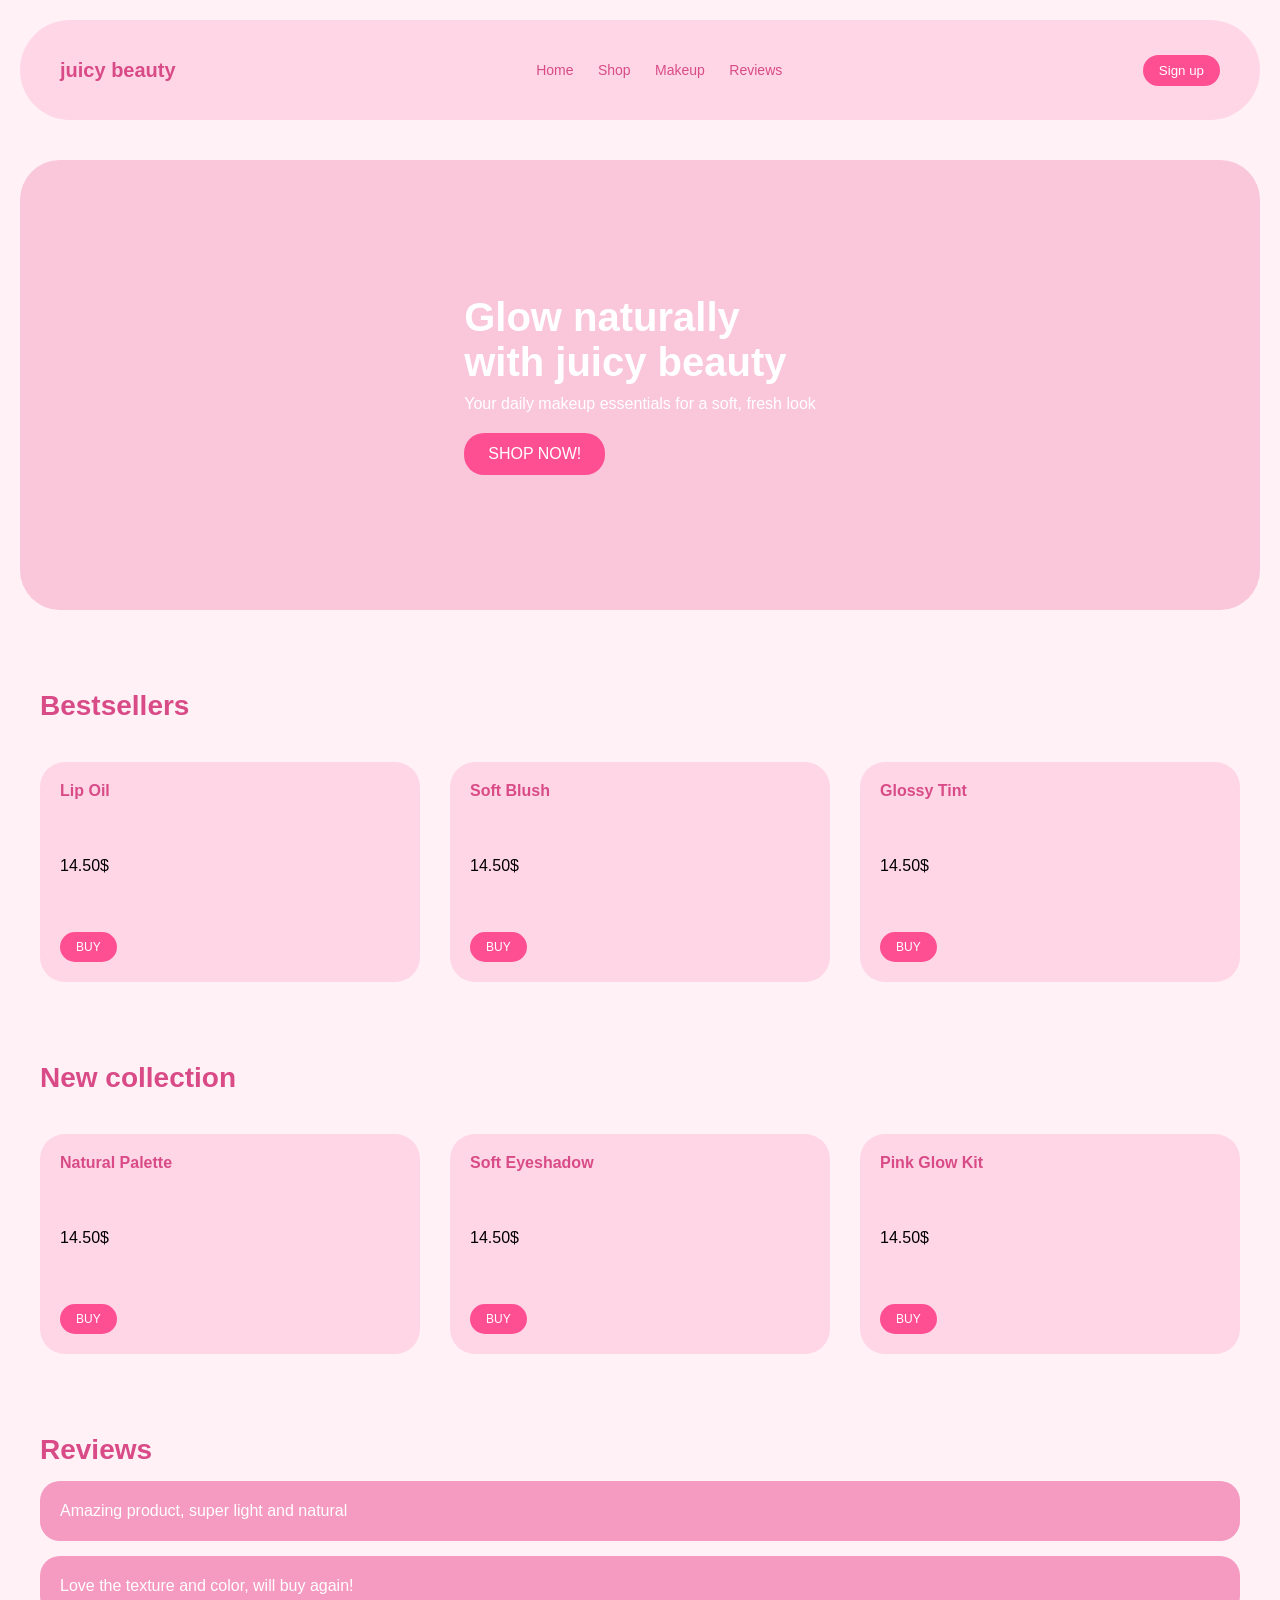
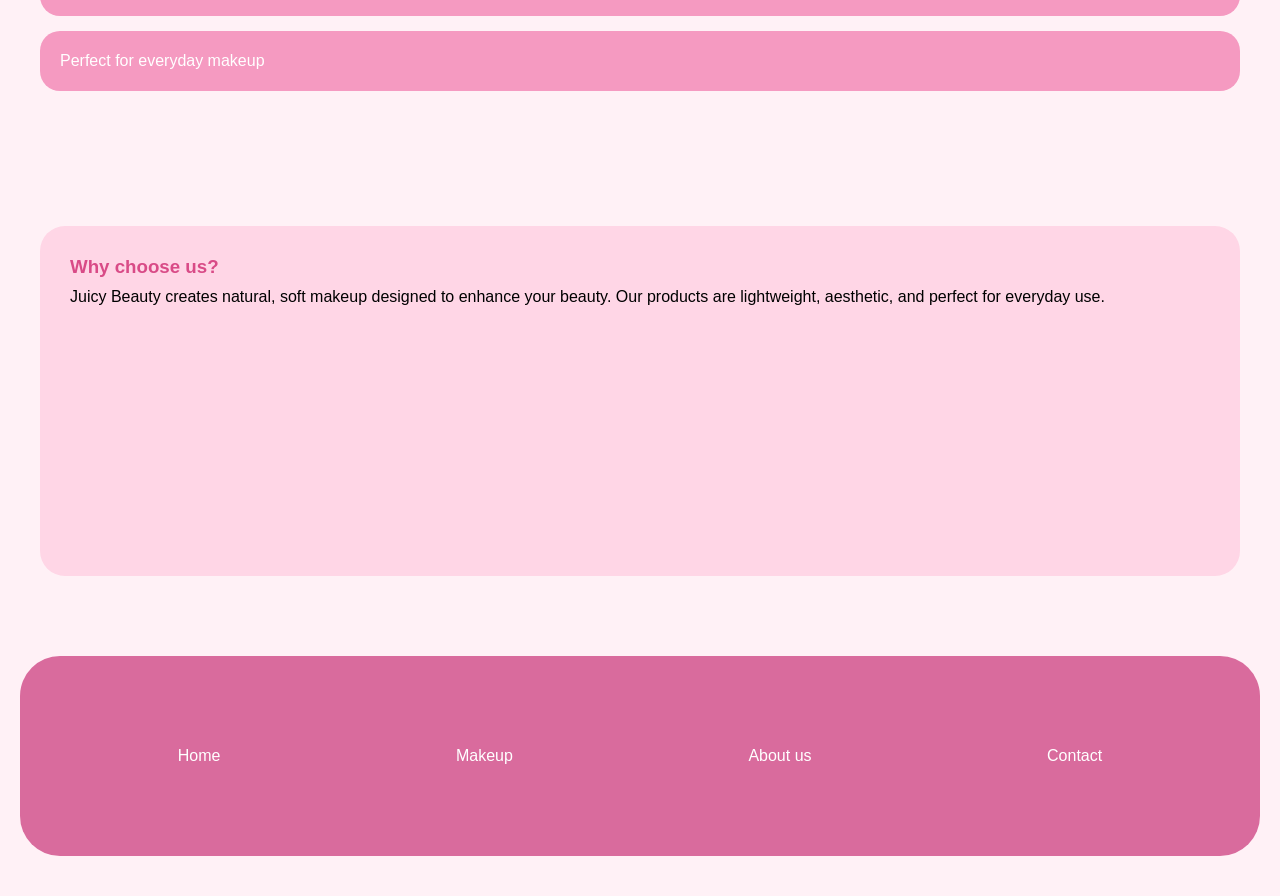
==== index.html @ 9d6c4363 "Update index.html" ====
<!DOCTYPE html>
<html lang="en">
<head>
<meta charset="UTF-8">
<meta name="viewport" content="width=device-width, initial-scale=1.0">
<title>juicy beauty</title>
<link rel="stylesheet" href="./style.css">
</head>

<body>

<header class="header">
  <div class="container header-inner">
    <div class="logo">juicy beauty</div>

    <nav class="nav">
      <a href="#">Home</a>
      <a href="#">Shop</a>
      <a href="#">Makeup</a>
      <a href="#">Reviews</a>
    </nav>

    <button class="btn">Sign up</button>
  </div>
</header>

<section class="hero">
  <div class="container hero-inner">
    <h1>Glow naturally<br>with juicy beauty</h1>
    <p>Your daily makeup essentials for a soft, fresh look</p>
    <button class="btn big">SHOP NOW!</button>
  </div>
</section>

<section class="bestsellers">
  <div class="container">
    <h2>Bestsellers</h2>

    <div class="cards">
      <div class="card">
        <p class="card-title">Lip Oil</p>
        <p class="price">14.50$</p>
        <button class="btn small">BUY</button>
      </div>

      <div class="card">
        <p class="card-title">Soft Blush</p>
        <p class="price">14.50$</p>
        <button class="btn small">BUY</button>
      </div>

      <div class="card">
        <p class="card-title">Glossy Tint</p>
        <p class="price">14.50$</p>
        <button class="btn small">BUY</button>
      </div>
    </div>
  </div>
</section>

<section class="collection">
  <div class="container">
    <h2>New collection</h2>

    <div class="cards">
      <div class="card">
        <p class="card-title">Natural Palette</p>
        <p class="price">14.50$</p>
        <button class="btn small">BUY</button>
      </div>

      <div class="card">
        <p class="card-title">Soft Eyeshadow</p>
        <p class="price">14.50$</p>
        <button class="btn small">BUY</button>
      </div>

      <div class="card">
        <p class="card-title">Pink Glow Kit</p>
        <p class="price">14.50$</p>
        <button class="btn small">BUY</button>
      </div>
    </div>
  </div>
</section>

<section class="reviews">
  <div class="container">
    <h2>Reviews</h2>

    <div class="review">Amazing product, super light and natural </div>
    <div class="review">Love the texture and color, will buy again!</div>
    <div class="review">Perfect for everyday makeup </div>
  </div>
</section>

<section class="about">
  <div class="container">
    <div class="about-box">
      <h3>Why choose us?</h3>
      <p>
        Juicy Beauty creates natural, soft makeup designed to enhance your beauty.
        Our products are lightweight, aesthetic, and perfect for everyday use.
      </p>
    </div>
  </div>
</section>

<footer class="footer">
  <div class="container footer-inner">
    <p>Home</p>
    <p>Makeup</p>
    <p>About us</p>
    <p>Contact</p>
  </div>
</footer>

</body>
</html>
---- style.css ----
*{
margin:0;
padding:0;
box-sizing:border-box;
}

body{
background:#FFF1F6;
font-family:sans-serif;
}

.container{
max-width:1440px;
margin:0 auto;
padding:40px;
}

.header{
height:100px;
background:#ffd6e6;
border-radius:78px;
margin:20px;
display:flex;
align-items:center;
}

.header-inner{
display:flex;
align-items:center;
justify-content:space-between;
width:100%;
}

.logo{
font-weight:700;
font-size:20px;
color:#d94b87;
}

.nav a{
margin:0 10px;
text-decoration:none;
color:#d94b87;
font-size:14px;
}

.hero{
height:450px;
background:#f9c6da;
margin:40px 20px;
border-radius:40px;
display:flex;
align-items:center;
}

.hero h1{
font-size:40px;
color:white;
margin-bottom:10px;
}

.hero p{
color:white;
margin-bottom:20px;
}


h2{
color:#d94b87;
font-size:28px;
}

.cards{
display:flex;
gap:30px;
margin-top:40px;
}

.card{
flex:1;
height:220px;
background:#ffd6e6;
border-radius:25px;
padding:20px;
display:flex;
flex-direction:column;
justify-content:space-between;
}

.card-title{
font-weight:600;
color:#d94b87;
}

.price{
margin:10px 0;
}

.btn{
background:#ff4f93;
color:white;
border:none;
padding:8px 16px;
border-radius:20px;
cursor:pointer;
}

.btn.big{
padding:12px 24px;
font-size:16px;
}

.btn.small{
align-self:flex-start;
font-size:12px;
}

.review{
height:60px;
background:#f59ac1;
border-radius:20px;
margin:15px 0;
display:flex;
align-items:center;
padding:0 20px;
color:white;
}

.about-box{
height:350px;
background:#ffd6e6;
border-radius:25px;
margin-top:40px;
padding:30px;
}

.about-box h3{
color:#d94b87;
margin-bottom:10px;
}

.footer{
height:200px;
background:#d96b9d;
border-radius:40px;
margin:40px 20px;
display:flex;
align-items:center;
}

.footer-inner{
display:flex;
justify-content:space-around;
width:100%;
color:white;
}
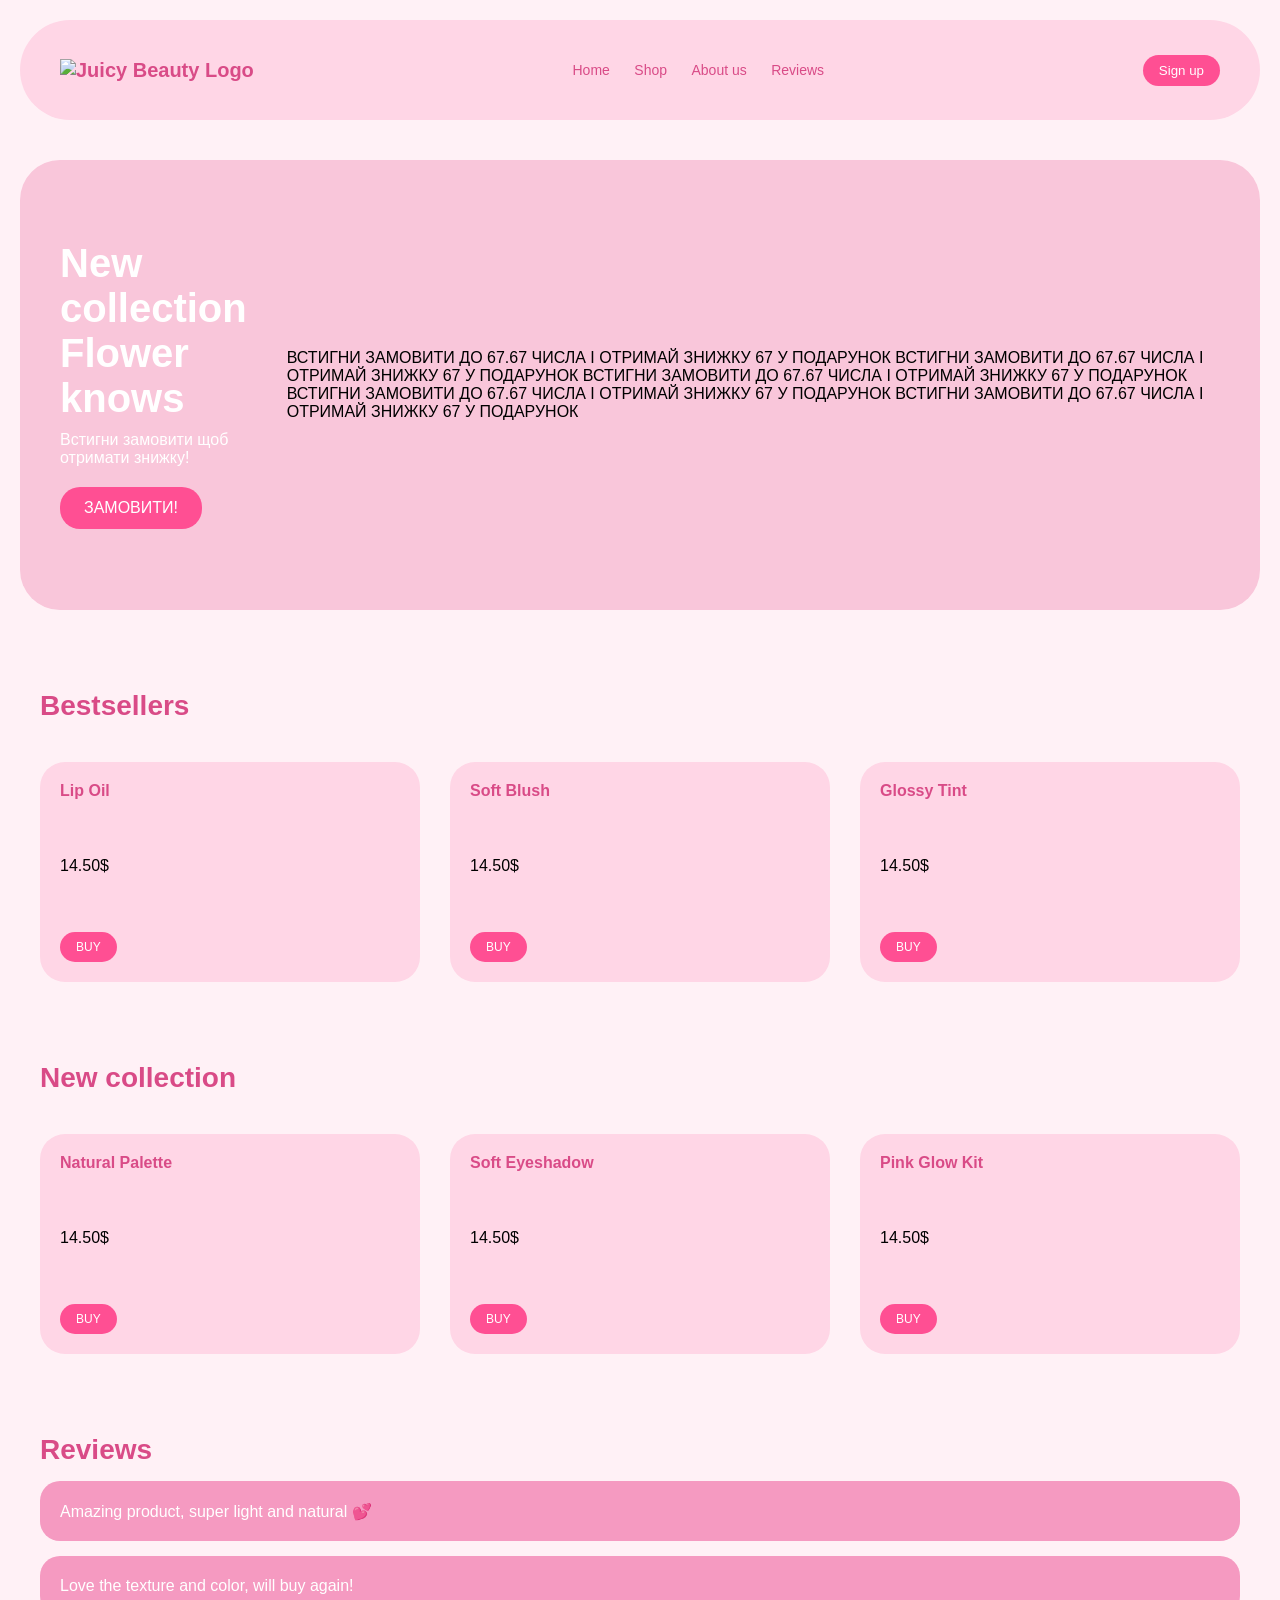
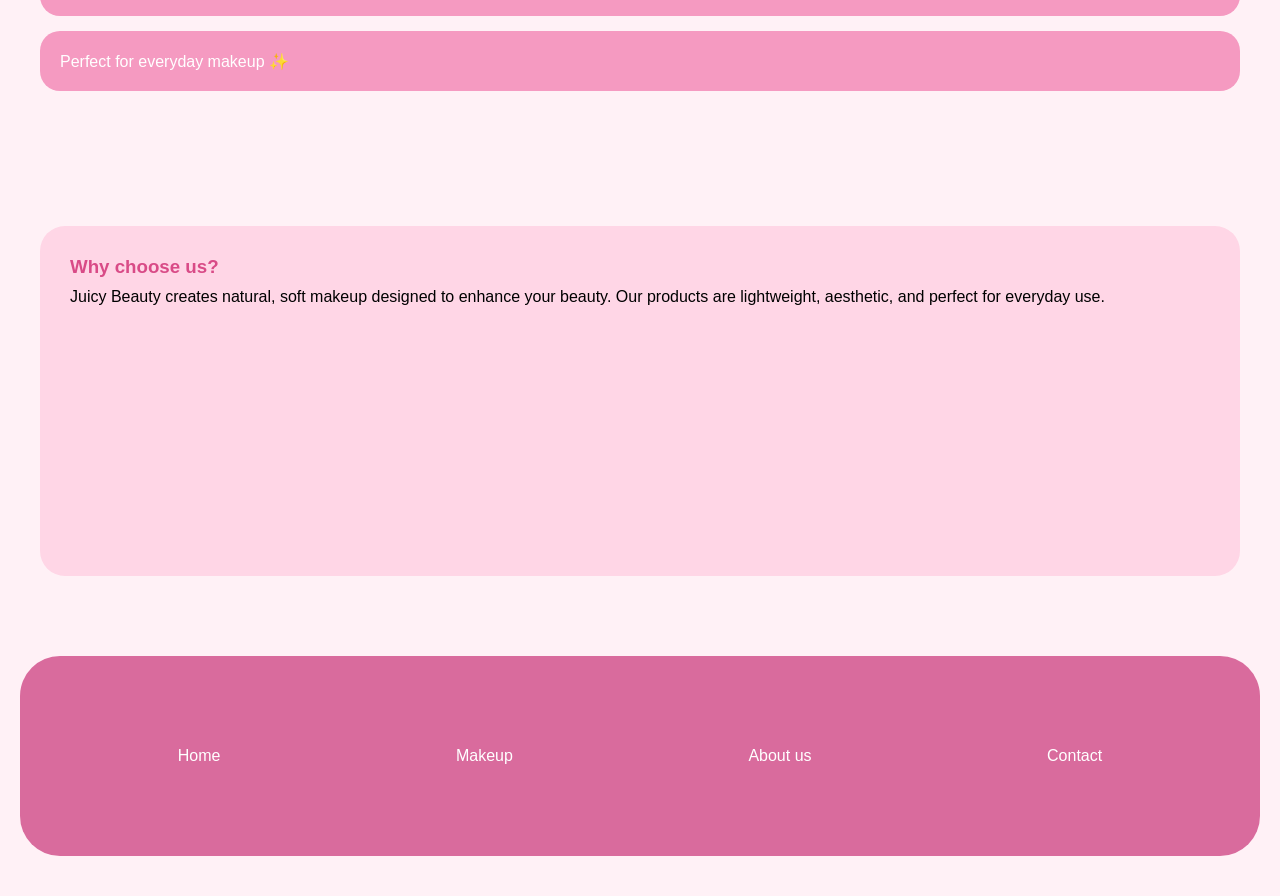
==== commit 7cb1caaf: "Update index.html" ====
--- a/index.html
+++ b/index.html
@@ -4,19 +4,21 @@
 <meta charset="UTF-8">
 <meta name="viewport" content="width=device-width, initial-scale=1.0">
 <title>juicy beauty</title>
-<link rel="stylesheet" href="./style.css">
+<link rel="stylesheet" href="style.css">
 </head>
 
 <body>
 
 <header class="header">
   <div class="container header-inner">
-    <div class="logo">juicy beauty</div>
+    <div class="logo">
+      <img src="logo.png" alt="Juicy Beauty Logo" class="logo-img">
+    </div>
 
     <nav class="nav">
       <a href="#">Home</a>
       <a href="#">Shop</a>
-      <a href="#">Makeup</a>
+      <a href="#">About us</a>
       <a href="#">Reviews</a>
     </nav>
 
@@ -26,11 +28,22 @@
 
 <section class="hero">
   <div class="container hero-inner">
-    <h1>Glow naturally<br>with juicy beauty</h1>
-    <p>Your daily makeup essentials for a soft, fresh look</p>
-    <button class="btn big">SHOP NOW!</button>
+    <h1>New collection<br>Flower knows</h1>
+    <p>Встигни замовити щоб отримати знижку!</p>
+    <button class="btn big">ЗАМОВИТИ!</button>
   </div>
+  <div class="ticker">
+  <div class="ticker-track">
+    <span>ВСТИГНИ ЗАМОВИТИ ДО 67.67 ЧИСЛА І ОТРИМАЙ ЗНИЖКУ 67 У ПОДАРУНОК</span>
+    <span>ВСТИГНИ ЗАМОВИТИ ДО 67.67 ЧИСЛА І ОТРИМАЙ ЗНИЖКУ 67 У ПОДАРУНОК</span>
+    <span>ВСТИГНИ ЗАМОВИТИ ДО 67.67 ЧИСЛА І ОТРИМАЙ ЗНИЖКУ 67 У ПОДАРУНОК</span>
+    <span>ВСТИГНИ ЗАМОВИТИ ДО 67.67 ЧИСЛА І ОТРИМАЙ ЗНИЖКУ 67 У ПОДАРУНОК</span>
+    <span>ВСТИГНИ ЗАМОВИТИ ДО 67.67 ЧИСЛА І ОТРИМАЙ ЗНИЖКУ 67 У ПОДАРУНОК</span>
+  </div>
+</div>
 </section>
+
+
 
 <section class="bestsellers">
   <div class="container">
@@ -88,9 +101,9 @@
   <div class="container">
     <h2>Reviews</h2>
 
-    <div class="review">Amazing product, super light and natural </div>
+    <div class="review">Amazing product, super light and natural 💕</div>
     <div class="review">Love the texture and color, will buy again!</div>
-    <div class="review">Perfect for everyday makeup </div>
+    <div class="review">Perfect for everyday makeup ✨</div>
   </div>
 </section>
 
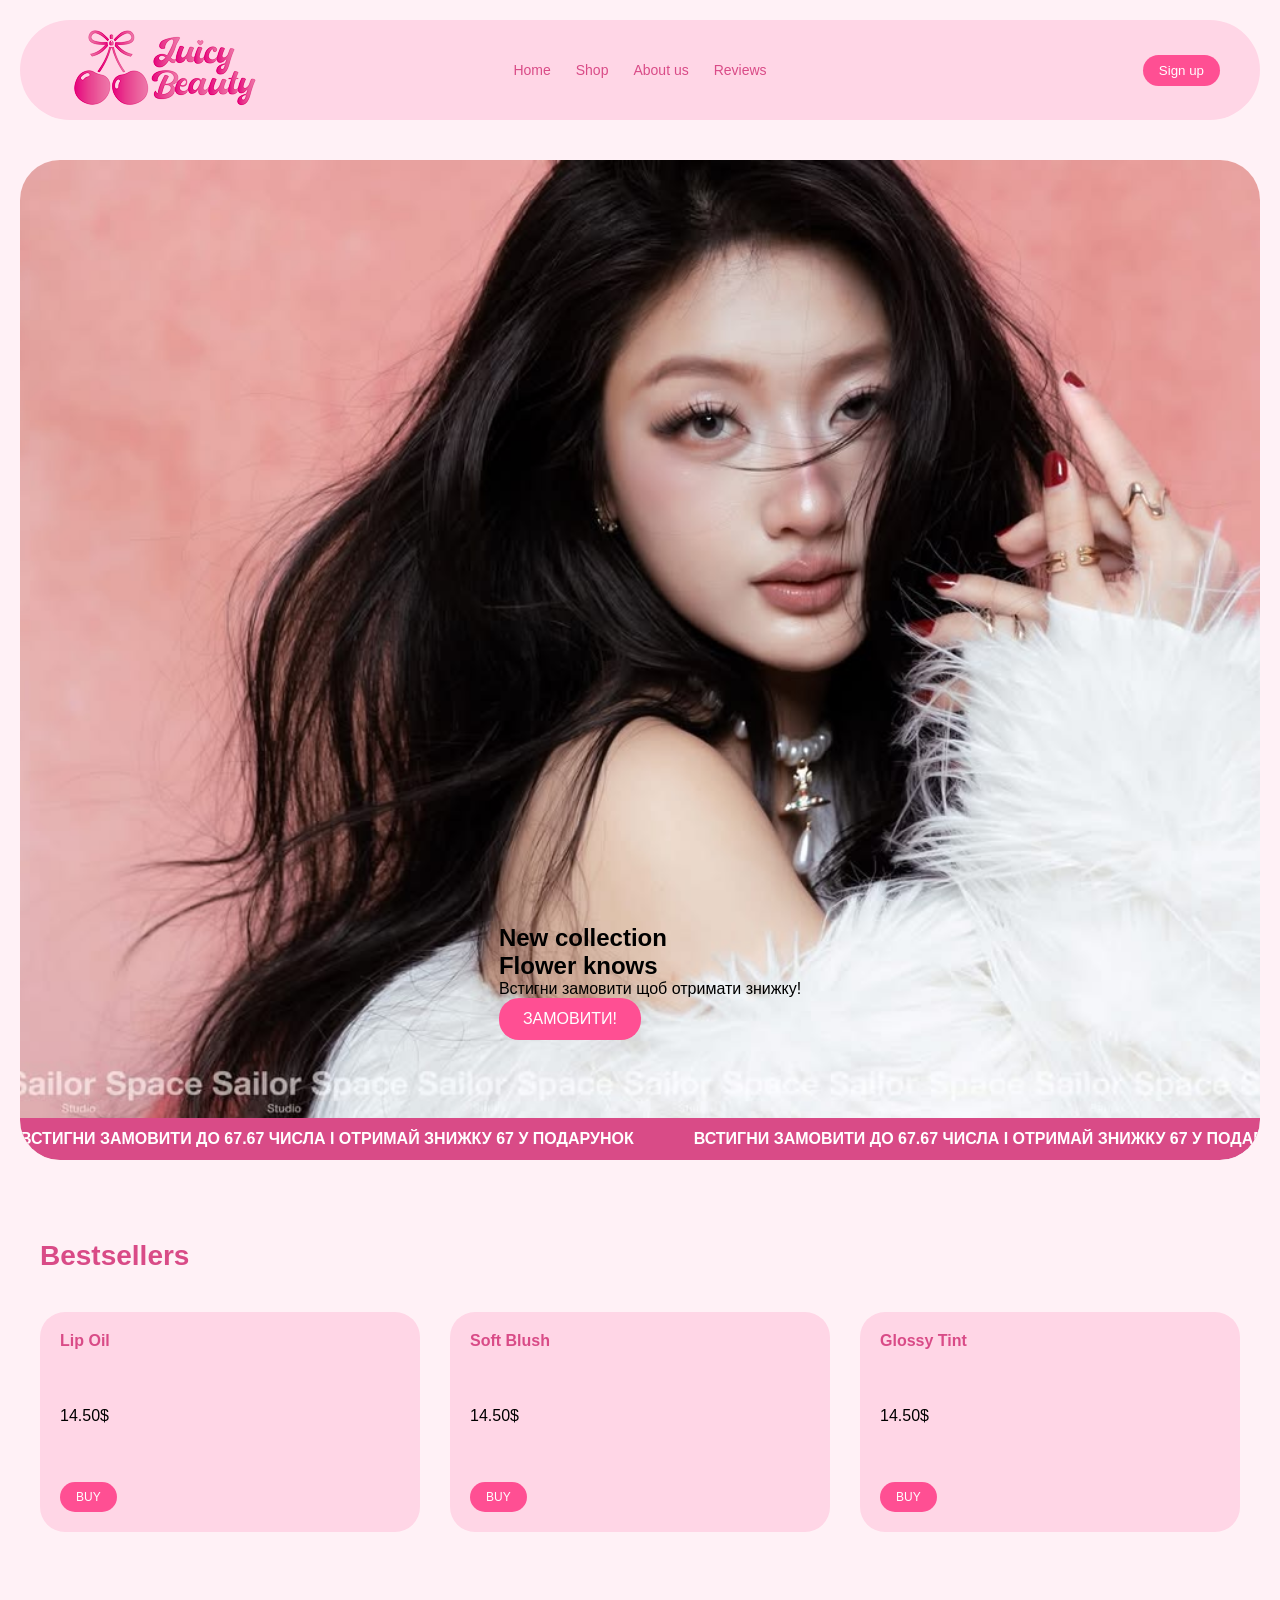
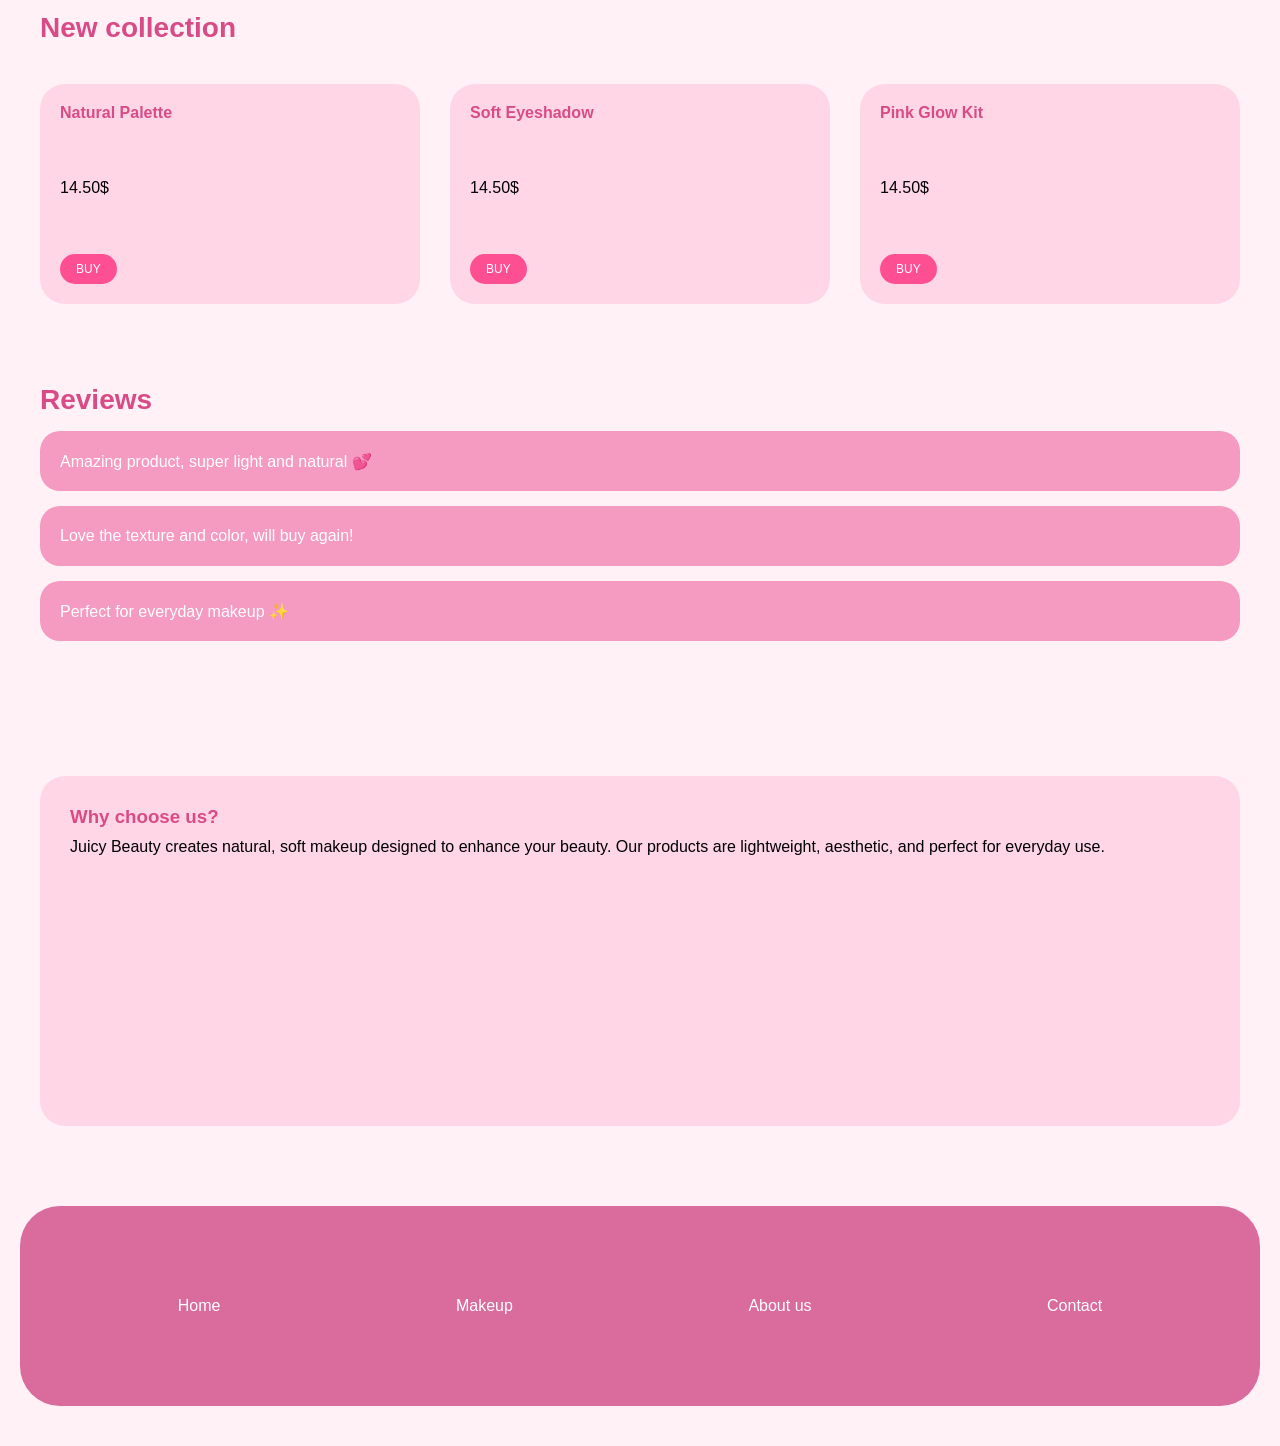
==== commit 267767b6: "Update index.html" ====
--- a/index.html
+++ b/index.html
@@ -12,7 +12,7 @@
 <header class="header">
   <div class="container header-inner">
     <div class="logo">
-      <img src="logo.png" alt="Juicy Beauty Logo" class="logo-img">
+      <img src="Logo.png" alt="Juicy Beauty Logo" class="Logo-img">
     </div>
 
     <nav class="nav">
--- a/style.css
+++ b/style.css
@@ -14,6 +14,10 @@
 margin:0 auto;
 padding:40px;
 }
+
+/* HEADER */
+
+/* HEADER */
 
 .header{
 height:100px;
@@ -25,50 +29,108 @@
 }
 
 .header-inner{
-display:flex;
-align-items:center;
-justify-content:space-between;
+display:grid;
+grid-template-columns: 1fr auto 1fr;
+align-items:center;
 width:100%;
 }
 
 .logo{
+justify-self:start;
 font-weight:700;
 font-size:20px;
 color:#d94b87;
 }
 
+.nav{
+justify-self:center;
+display:flex;
+gap:25px;
+}
+
 .nav a{
-margin:0 10px;
 text-decoration:none;
 color:#d94b87;
 font-size:14px;
 }
 
+.header-inner .btn{
+justify-self:end;
+}
+
+/* HERO */
+
 .hero{
-height:450px;
-background:#f9c6da;
-margin:40px 20px;
-border-radius:40px;
-display:flex;
-align-items:center;
-}
-
-.hero h1{
-font-size:40px;
-color:white;
-margin-bottom:10px;
-}
-
-.hero p{
-color:white;
-margin-bottom:20px;
-}
-
+  position: relative;
+  overflow: hidden;
+  height:1000px;
+  background-image: url("heroback.jpg");
+  background-size: cover;
+  background-position: center;
+  background-repeat: no-repeat;
+  margin:40px 20px;
+  border-radius:40px;
+  display:flex;
+  align-items:center;
+}
+
+.hero-inner{
+  height: 100%;
+  display: flex;
+  flex-direction: column;
+  justify-content: flex-end;
+  align-items: flex-start;
+  padding-left: 60px;
+  padding-bottom: 120px;
+}
+
+.hero-inner{
+  height: 100%;
+  display: flex;
+  flex-direction: column;
+  justify-content: flex-end;
+  align-items: flex-start;
+  padding-left: 60px;
+  padding-bottom: 120px;
+}
+.ticker{
+  position: absolute;
+  bottom: 0;
+  left: 0;
+  width: 100%;
+  background: #d94b87;
+  overflow: hidden;
+  padding: 12px 0;
+  border-radius: 0 0 40px 40px;
+}
+
+.ticker-track{
+  display: flex;
+  width: max-content;
+  animation: scroll 12s linear infinite;
+}
+
+.ticker-track span{
+  color: white;
+  font-weight: 700;
+  font-size: 16px;
+  white-space: nowrap;
+  padding-right: 60px;
+}
+
+@keyframes scroll{
+  0% { transform: translateX(0); }
+  100% { transform: translateX(-50%); }
+}
+
+/* SECTIONS */
 
 h2{
 color:#d94b87;
 font-size:28px;
 }
+
+/* CARDS */
 
 .cards{
 display:flex;
@@ -95,6 +157,8 @@
 .price{
 margin:10px 0;
 }
+
+/* BUTTONS */
 
 .btn{
 background:#ff4f93;
@@ -115,6 +179,8 @@
 font-size:12px;
 }
 
+/* REVIEWS */
+
 .review{
 height:60px;
 background:#f59ac1;
@@ -125,6 +191,8 @@
 padding:0 20px;
 color:white;
 }
+
+/* ABOUT */
 
 .about-box{
 height:350px;
@@ -139,6 +207,8 @@
 margin-bottom:10px;
 }
 
+/* FOOTER */
+
 .footer{
 height:200px;
 background:#d96b9d;
@@ -154,3 +224,52 @@
 width:100%;
 color:white;
 }
+@media (max-width: 768px){
+
+  .container{
+    padding: 20px;
+  }
+
+  .header-inner{
+    grid-template-columns: 1fr;
+    gap: 15px;
+    text-align: center;
+  }
+
+  .nav{
+    justify-content: center;
+    flex-wrap: wrap;
+  }
+
+  .header-inner .btn{
+    justify-self: center;
+  }
+
+  .hero{
+    height: 600px;
+    margin: 20px;
+  }
+
+  .hero-inner{
+    padding-left: 20px;
+    padding-bottom: 90px;
+  }
+
+  .hero h1{
+    font-size: 28px;
+  }
+
+  .cards{
+    flex-direction: column;
+  }
+
+  .card{
+    height: auto;
+  }
+
+  .footer-inner{
+    flex-direction: column;
+    gap: 15px;
+    text-align: center;
+  }
+}
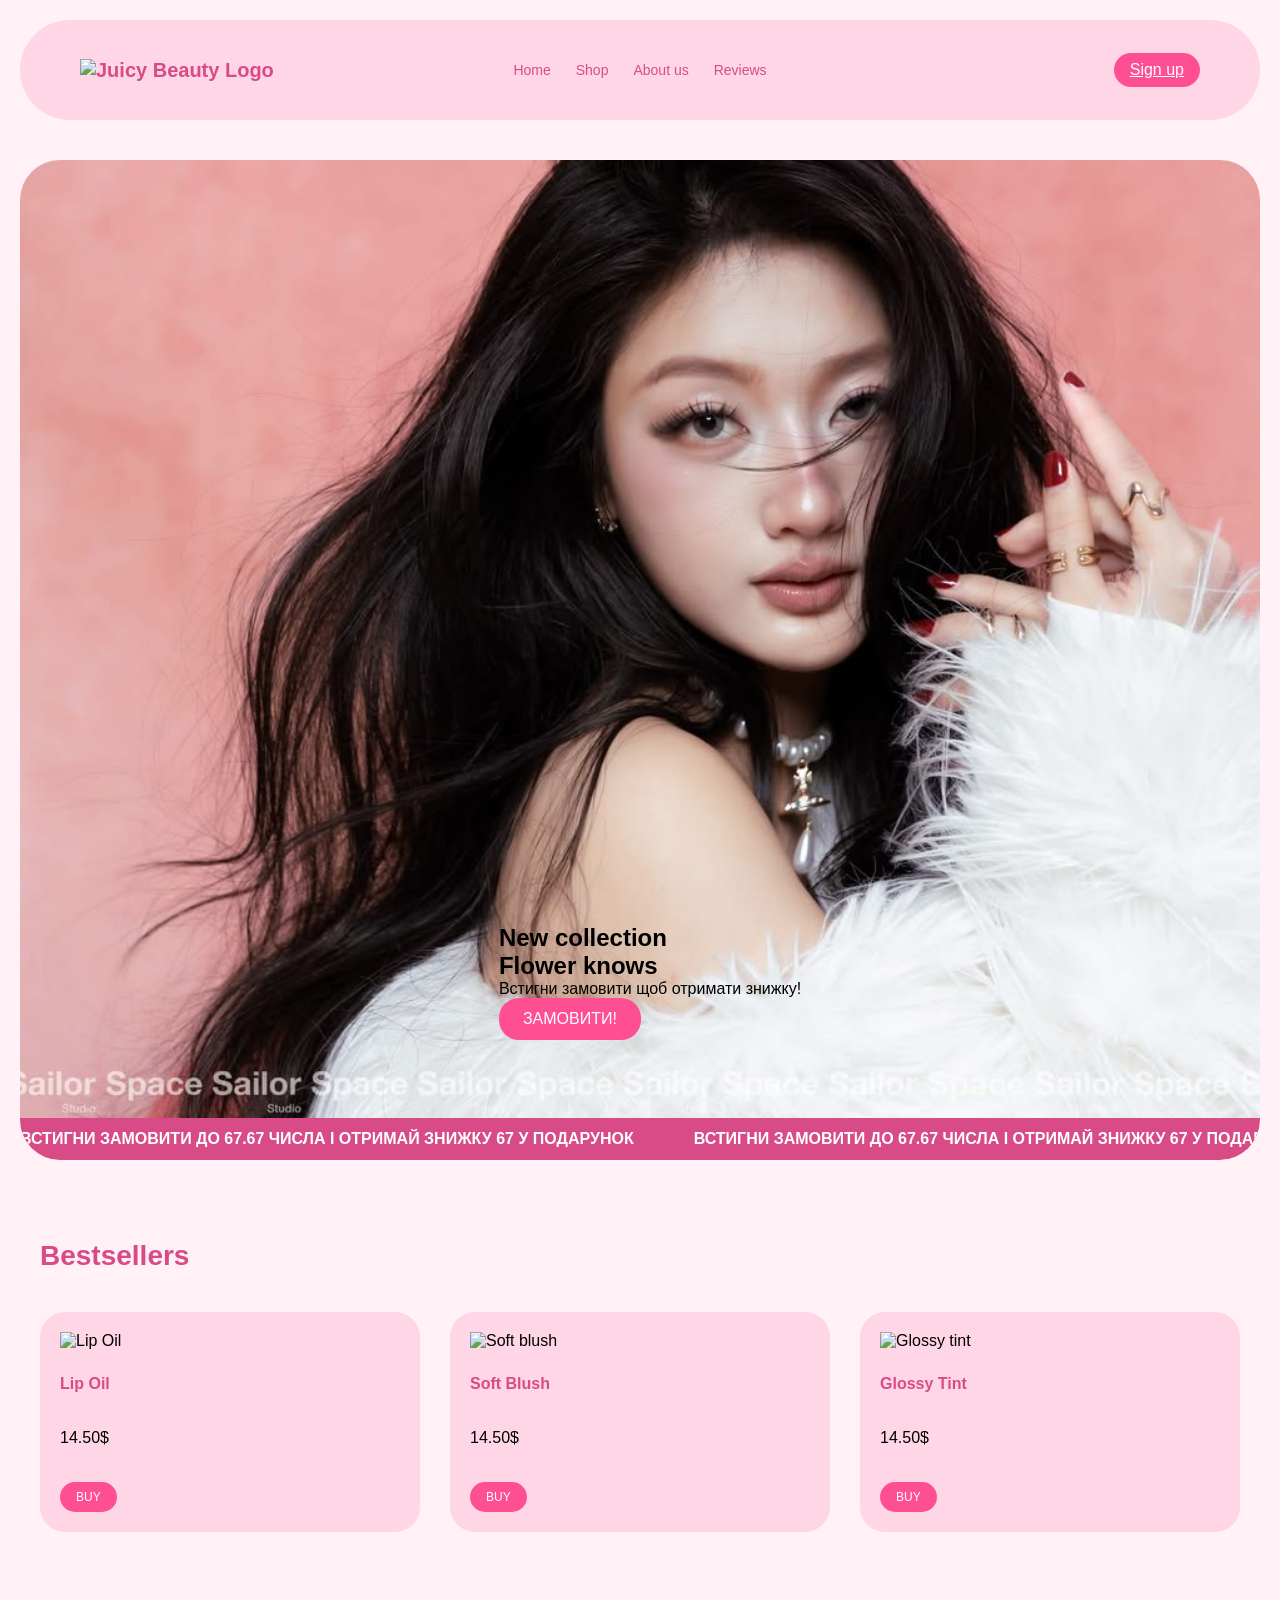
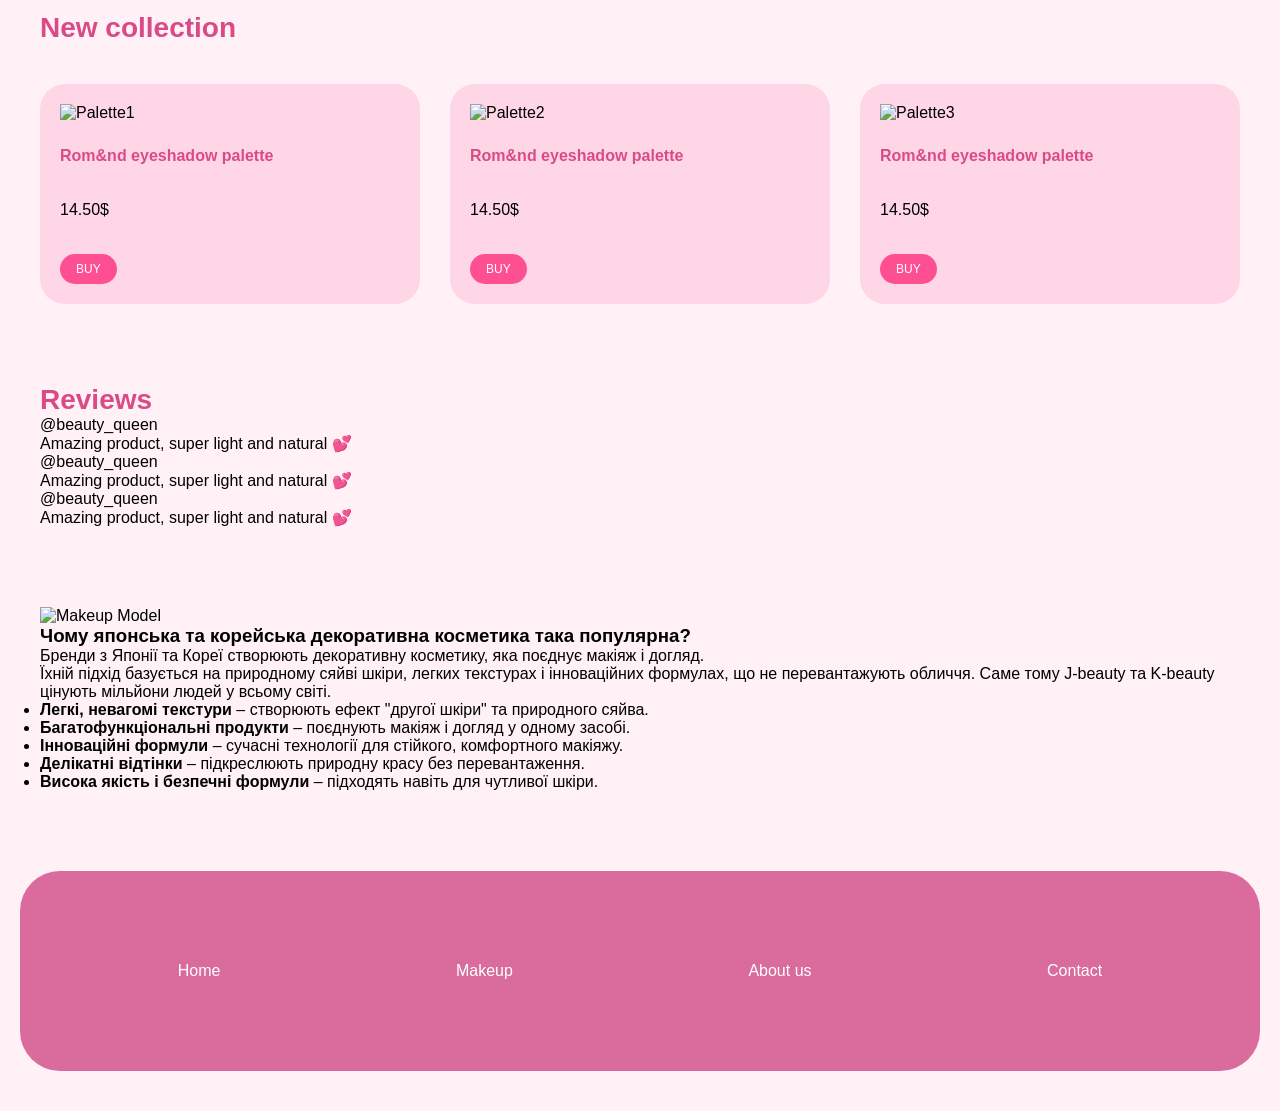
==== commit be69d0a8: "Update index.html" ====
--- a/index.html
+++ b/index.html
@@ -12,7 +12,7 @@
 <header class="header">
   <div class="container header-inner">
     <div class="logo">
-      <img src="Logo.png" alt="Juicy Beauty Logo" class="Logo-img">
+      <img src="images/Logo.png" alt="Juicy Beauty Logo" class="Logo-img">
     </div>
 
     <nav class="nav">
@@ -22,7 +22,7 @@
       <a href="#">Reviews</a>
     </nav>
 
-    <button class="btn">Sign up</button>
+    <a href="signup.html" class="btn">Sign up</a>
   </div>
 </header>
 
@@ -51,18 +51,21 @@
 
     <div class="cards">
       <div class="card">
+         <img src="images/lipoil.jpg" alt="Lip Oil">
         <p class="card-title">Lip Oil</p>
         <p class="price">14.50$</p>
         <button class="btn small">BUY</button>
       </div>
 
       <div class="card">
+        <img src="images/f54109e055d3e9d7b4f0957e534b3a22.jpg" alt="Soft blush">
         <p class="card-title">Soft Blush</p>
         <p class="price">14.50$</p>
         <button class="btn small">BUY</button>
       </div>
 
       <div class="card">
+        <img src="images/b14ea28f019a244237017a7fc2bbf567.jpg" alt="Glossy tint">
         <p class="card-title">Glossy Tint</p>
         <p class="price">14.50$</p>
         <button class="btn small">BUY</button>
@@ -77,19 +80,22 @@
 
     <div class="cards">
       <div class="card">
-        <p class="card-title">Natural Palette</p>
+          <img src="images/d818f393fb35bf5618daffd949e95c56.jpg" alt="Palette1">
+        <p class="card-title">Rom&nd eyeshadow palette</p>
         <p class="price">14.50$</p>
         <button class="btn small">BUY</button>
       </div>
 
       <div class="card">
-        <p class="card-title">Soft Eyeshadow</p>
+        <img src="images/888971529bcabe2fd025e5471af518a6.jpg" alt="Palette2">
+        <p class="card-title">Rom&nd eyeshadow palette</p>
         <p class="price">14.50$</p>
         <button class="btn small">BUY</button>
       </div>
 
       <div class="card">
-        <p class="card-title">Pink Glow Kit</p>
+        <img src="images/bab133236a04d51dcbd89bef76a7a92d.jpg" alt="Palette3">
+        <p class="card-title">Rom&nd eyeshadow palette</p>
         <p class="price">14.50$</p>
         <button class="btn small">BUY</button>
       </div>
@@ -101,20 +107,45 @@
   <div class="container">
     <h2>Reviews</h2>
 
-    <div class="review">Amazing product, super light and natural 💕</div>
-    <div class="review">Love the texture and color, will buy again!</div>
-    <div class="review">Perfect for everyday makeup ✨</div>
-  </div>
+    <div class="review-item">
+      <div class="review-avatar"></div> <div class="review-body">
+        <span class="review-user">@beauty_queen</span>
+        <p class="review-text">Amazing product, super light and natural 💕</p>
+      </div>
+    </div>
+    <div class="review-item">
+      <div class="review-avatar"></div> <div class="review-body">
+        <span class="review-user">@beauty_queen</span>
+        <p class="review-text">Amazing product, super light and natural 💕</p>
+      </div>
+    </div><div class="review-item">
+      <div class="review-avatar"></div> <div class="review-body">
+        <span class="review-user">@beauty_queen</span>
+        <p class="review-text">Amazing product, super light and natural 💕</p>
+      </div>
+    </div>
+    </div>
 </section>
 
 <section class="about">
   <div class="container">
-    <div class="about-box">
-      <h3>Why choose us?</h3>
-      <p>
-        Juicy Beauty creates natural, soft makeup designed to enhance your beauty.
-        Our products are lightweight, aesthetic, and perfect for everyday use.
-      </p>
+    <div class="about-card">
+      <div class="about-image">
+        <img src="images/model.jpg" alt="Makeup Model">
+      </div>
+      <div class="about-content">
+        <h3>Чому японська та корейська декоративна косметика така популярна?</h3>
+        <p>Бренди з Японії та Кореї створюють декоративну косметику, яка поєднує макіяж і догляд.</p>
+        <p>Їхній підхід базується на природному сяйві шкіри, легких текстурах і інноваційних формулах, що не перевантажують обличчя. Саме тому J-beauty та K-beauty цінують мільйони людей у всьому світі.</p>
+        
+        <ul class="about-features">
+          <li><strong>Легкі, невагомі текстури</strong> – створюють ефект "другої шкіри" та природного сяйва.</li>
+          <li><strong>Багатофункціональні продукти</strong> – поєднують макіяж і догляд у одному засобі.</li>
+          <li><strong>Інноваційні формули</strong> – сучасні технології для стійкого, комфортного макіяжу.</li>
+          <li><strong>Делікатні відтінки</strong> – підкреслюють природну красу без перевантаження.</li>
+          <li><strong>Висока якість і безпечні формули</strong> – підходять навіть для чутливої шкіри.</li>
+        </ul>
+      </div>
     </div>
   </div>
 </section>
--- a/style.css
+++ b/style.css
@@ -1,80 +1,160 @@
-*{
-margin:0;
-padding:0;
-box-sizing:border-box;
-}
-
-body{
-background:#FFF1F6;
-font-family:sans-serif;
-}
-
-.container{
-max-width:1440px;
-margin:0 auto;
-padding:40px;
+* {
+  margin: 0;
+  padding: 0;
+  box-sizing: border-box;
+}
+
+body {
+  background: #FFF1F6;
+  font-family: sans-serif;
+}
+
+.container {
+  max-width: 1440px;
+  margin: 0 auto;
+  padding: 40px;
 }
 
 /* HEADER */
 
-/* HEADER */
-
-.header{
-height:100px;
-background:#ffd6e6;
-border-radius:78px;
-margin:20px;
-display:flex;
-align-items:center;
-}
-
-.header-inner{
-display:grid;
-grid-template-columns: 1fr auto 1fr;
-align-items:center;
-width:100%;
-}
-
-.logo{
-justify-self:start;
-font-weight:700;
-font-size:20px;
-color:#d94b87;
-}
-
-.nav{
-justify-self:center;
-display:flex;
-gap:25px;
-}
-
-.nav a{
-text-decoration:none;
-color:#d94b87;
-font-size:14px;
-}
-
-.header-inner .btn{
-justify-self:end;
+.header {
+  height: 100px;
+  background: #ffd6e6;
+  border-radius: 78px;
+  margin: 20px;
+  display: flex;
+  align-items: center;
+  padding: 0 20px;
+}
+
+.header-inner {
+  display: grid;
+  grid-template-columns: 1fr auto 1fr;
+  align-items: center;
+  width: 100%;
+}
+
+.logo {
+  justify-self: start;
+  font-weight: 700;
+  font-size: 20px;
+  color: #d94b87;
+}
+
+.nav {
+  justify-self: center;
+  display: flex;
+  gap: 25px;
+}
+
+.nav a {
+  text-decoration: none;
+  color: #d94b87;
+  font-size: 14px;
+}
+
+.header-inner .btn {
+  justify-self: end;
+}
+
+/* Респонсив для планшета */
+@media (max-width: 1024px) {
+  .header-inner {
+    grid-template-columns: 1fr auto; /* немного сжимаем */
+  }
+
+  .nav {
+    gap: 15px;
+  }
+}
+
+/* Респонсив для мобилки */
+@media (max-width: 768px) {
+  .header {
+    flex-direction: column;
+    height: auto;
+    padding: 10px 20px;
+  }
+
+  .logo img {
+  height: 30px; /* вместо 50px на десктопе */
+  width: auto;
+}
+
+  .header-inner {
+    display: flex;          
+    flex-direction: row;     
+    justify-content: space-between;
+    align-items: center;
+    width: 100%;
+    gap: 10px;
+  }
+
+  .logo {
+    font-size: 18px;
+  }
+
+  .nav {
+    display: flex;
+    flex-direction: row;      
+    gap: 10px;
+    overflow-x: auto;        
+    margin-top: 10px;         
+    width: 100%;
+    -webkit-overflow-scrolling: touch;
+  }
+
+  .nav a {
+    white-space: nowrap;
+    font-size: 14px;
+  }
+
+  .header-inner .btn {
+  }
+
+  /* HERO */
+  .hero h1 {
+    font-size: 28px;
+  }
+
+  /* CARDS */
+  .cards {
+    flex-direction: column;
+    gap: 20px;
+  }
+
+  .card {
+    height: auto;
+  }
+
+  /* FOOTER */
+  .footer-inner {
+    flex-direction: column;
+    gap: 15px;
+    text-align: center;
+  }
+
+  .container {
+    padding: 20px;
+  }
 }
 
 /* HERO */
-
-.hero{
+.hero {
   position: relative;
   overflow: hidden;
-  height:1000px;
+  height: 1000px;
   background-image: url("heroback.jpg");
   background-size: cover;
   background-position: center;
   background-repeat: no-repeat;
-  margin:40px 20px;
-  border-radius:40px;
-  display:flex;
-  align-items:center;
-}
-
-.hero-inner{
+  margin: 40px 20px;
+  border-radius: 40px;
+  display: flex;
+  align-items: center;
+}
+
+.hero-inner {
   height: 100%;
   display: flex;
   flex-direction: column;
@@ -84,16 +164,8 @@
   padding-bottom: 120px;
 }
 
-.hero-inner{
-  height: 100%;
-  display: flex;
-  flex-direction: column;
-  justify-content: flex-end;
-  align-items: flex-start;
-  padding-left: 60px;
-  padding-bottom: 120px;
-}
-.ticker{
+/* TICKER */
+.ticker {
   position: absolute;
   bottom: 0;
   left: 0;
@@ -104,13 +176,13 @@
   border-radius: 0 0 40px 40px;
 }
 
-.ticker-track{
+.ticker-track {
   display: flex;
   width: max-content;
   animation: scroll 12s linear infinite;
 }
 
-.ticker-track span{
+.ticker-track span {
   color: white;
   font-weight: 700;
   font-size: 16px;
@@ -118,158 +190,103 @@
   padding-right: 60px;
 }
 
-@keyframes scroll{
+@keyframes scroll {
   0% { transform: translateX(0); }
   100% { transform: translateX(-50%); }
 }
 
 /* SECTIONS */
-
-h2{
-color:#d94b87;
-font-size:28px;
+h2 {
+  color: #d94b87;
+  font-size: 28px;
 }
 
 /* CARDS */
-
-.cards{
-display:flex;
-gap:30px;
-margin-top:40px;
-}
-
-.card{
-flex:1;
-height:220px;
-background:#ffd6e6;
-border-radius:25px;
-padding:20px;
-display:flex;
-flex-direction:column;
-justify-content:space-between;
-}
-
-.card-title{
-font-weight:600;
-color:#d94b87;
-}
-
-.price{
-margin:10px 0;
+.cards {
+  display: flex;
+  gap: 30px;
+  margin-top: 40px;
+}
+
+.card {
+  flex: 1;
+  height: 220px;
+  background: #ffd6e6;
+  border-radius: 25px;
+  padding: 20px;
+  display: flex;
+  flex-direction: column;
+  justify-content: space-between;
+}
+
+.card-title {
+  font-weight: 600;
+  color: #d94b87;
+}
+
+.price {
+  margin: 10px 0;
 }
 
 /* BUTTONS */
-
-.btn{
-background:#ff4f93;
-color:white;
-border:none;
-padding:8px 16px;
-border-radius:20px;
-cursor:pointer;
-}
-
-.btn.big{
-padding:12px 24px;
-font-size:16px;
-}
-
-.btn.small{
-align-self:flex-start;
-font-size:12px;
+.btn {
+  background: #ff4f93;
+  color: white;
+  border: none;
+  padding: 8px 16px;
+  border-radius: 20px;
+  cursor: pointer;
+}
+
+.btn.big {
+  padding: 12px 24px;
+  font-size: 16px;
+}
+
+.btn.small {
+  align-self: flex-start;
+  font-size: 12px;
 }
 
 /* REVIEWS */
-
-.review{
-height:60px;
-background:#f59ac1;
-border-radius:20px;
-margin:15px 0;
-display:flex;
-align-items:center;
-padding:0 20px;
-color:white;
+.review {
+  height: 60px;
+  background: #f59ac1;
+  border-radius: 20px;
+  margin: 15px 0;
+  display: flex;
+  align-items: center;
+  padding: 0 20px;
+  color: white;
 }
 
 /* ABOUT */
-
-.about-box{
-height:350px;
-background:#ffd6e6;
-border-radius:25px;
-margin-top:40px;
-padding:30px;
-}
-
-.about-box h3{
-color:#d94b87;
-margin-bottom:10px;
+.about-box {
+  height: 350px;
+  background: #ffd6e6;
+  border-radius: 25px;
+  margin-top: 40px;
+  padding: 30px;
+}
+
+.about-box h3 {
+  color: #d94b87;
+  margin-bottom: 10px;
 }
 
 /* FOOTER */
-
-.footer{
-height:200px;
-background:#d96b9d;
-border-radius:40px;
-margin:40px 20px;
-display:flex;
-align-items:center;
-}
-
-.footer-inner{
-display:flex;
-justify-content:space-around;
-width:100%;
-color:white;
-}
-@media (max-width: 768px){
-
-  .container{
-    padding: 20px;
-  }
-
-  .header-inner{
-    grid-template-columns: 1fr;
-    gap: 15px;
-    text-align: center;
-  }
-
-  .nav{
-    justify-content: center;
-    flex-wrap: wrap;
-  }
-
-  .header-inner .btn{
-    justify-self: center;
-  }
-
-  .hero{
-    height: 600px;
-    margin: 20px;
-  }
-
-  .hero-inner{
-    padding-left: 20px;
-    padding-bottom: 90px;
-  }
-
-  .hero h1{
-    font-size: 28px;
-  }
-
-  .cards{
-    flex-direction: column;
-  }
-
-  .card{
-    height: auto;
-  }
-
-  .footer-inner{
-    flex-direction: column;
-    gap: 15px;
-    text-align: center;
-  }
-}
+.footer {
+  height: 200px;
+  background: #d96b9d;
+  border-radius: 40px;
+  margin: 40px 20px;
+  display: flex;
+  align-items: center;
+}
+
+.footer-inner {
+  display: flex;
+  justify-content: space-around;
+  width: 100%;
+  color: white;
+}
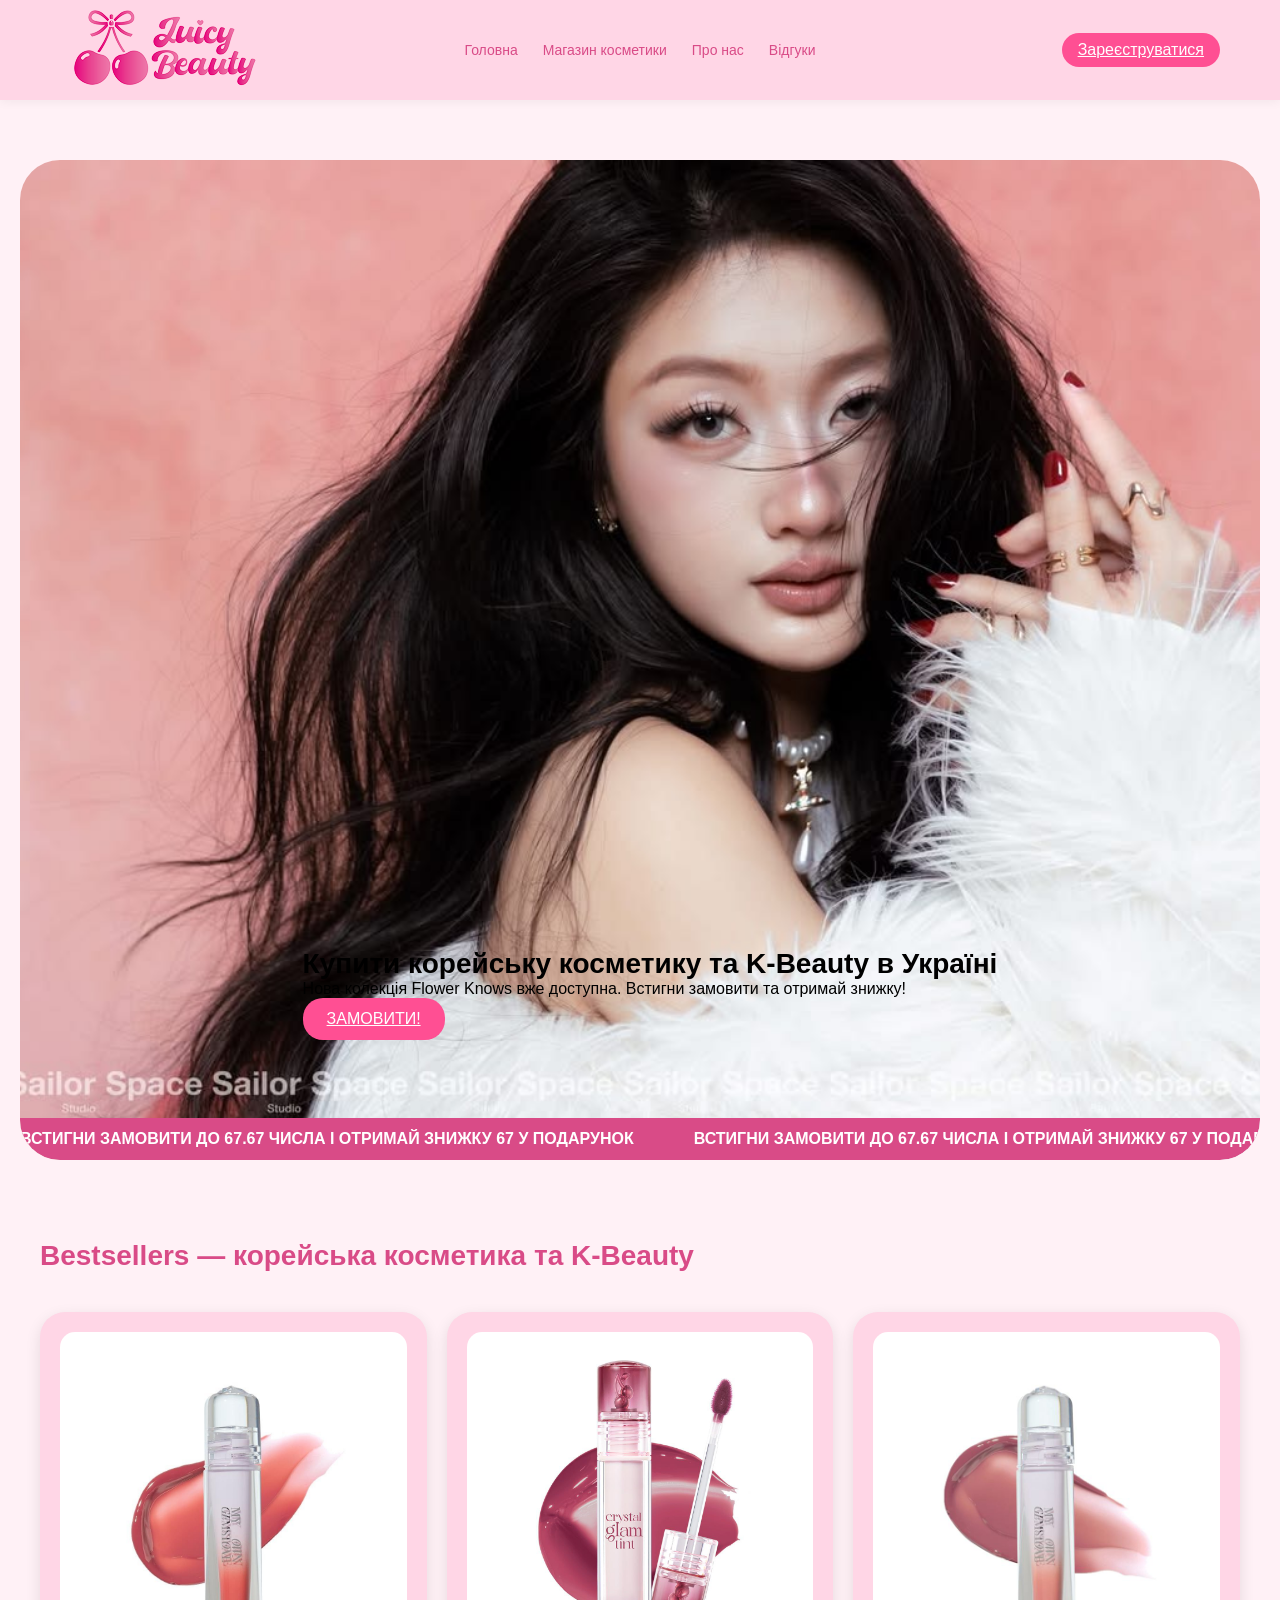
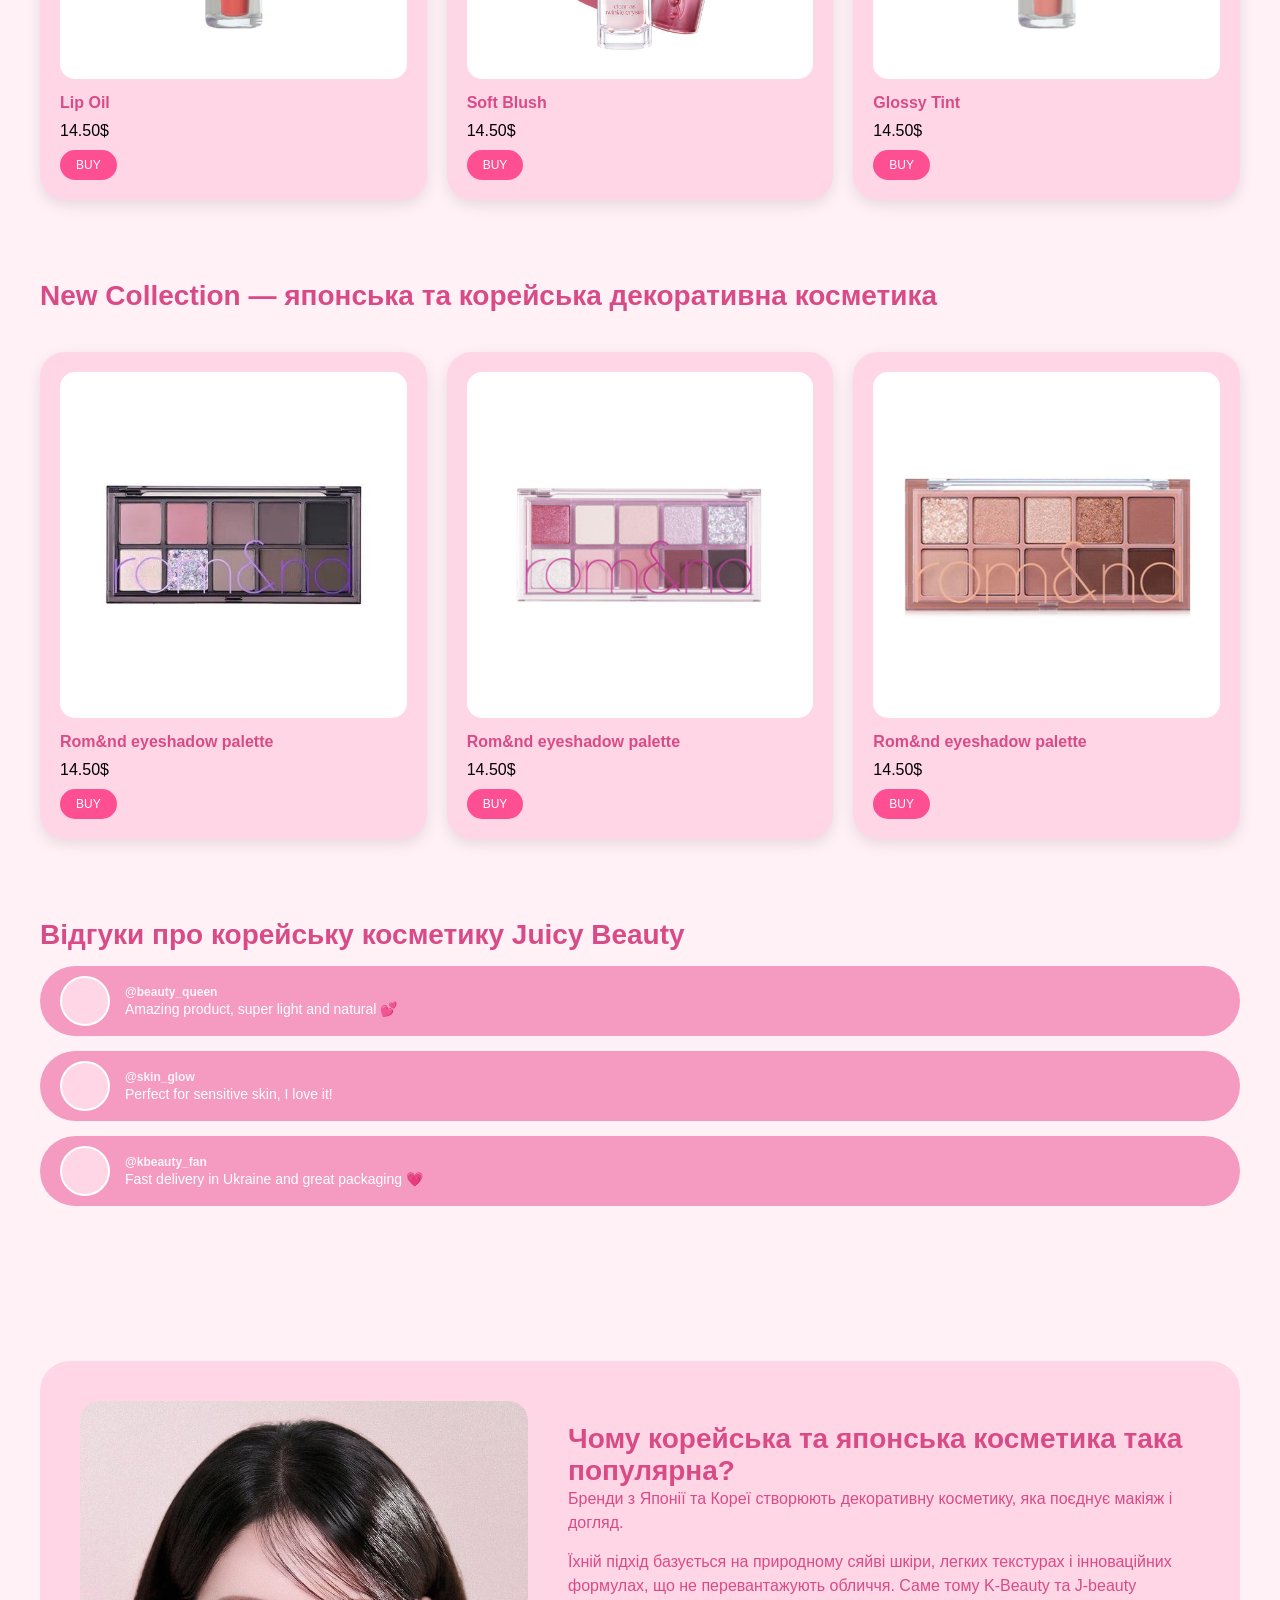
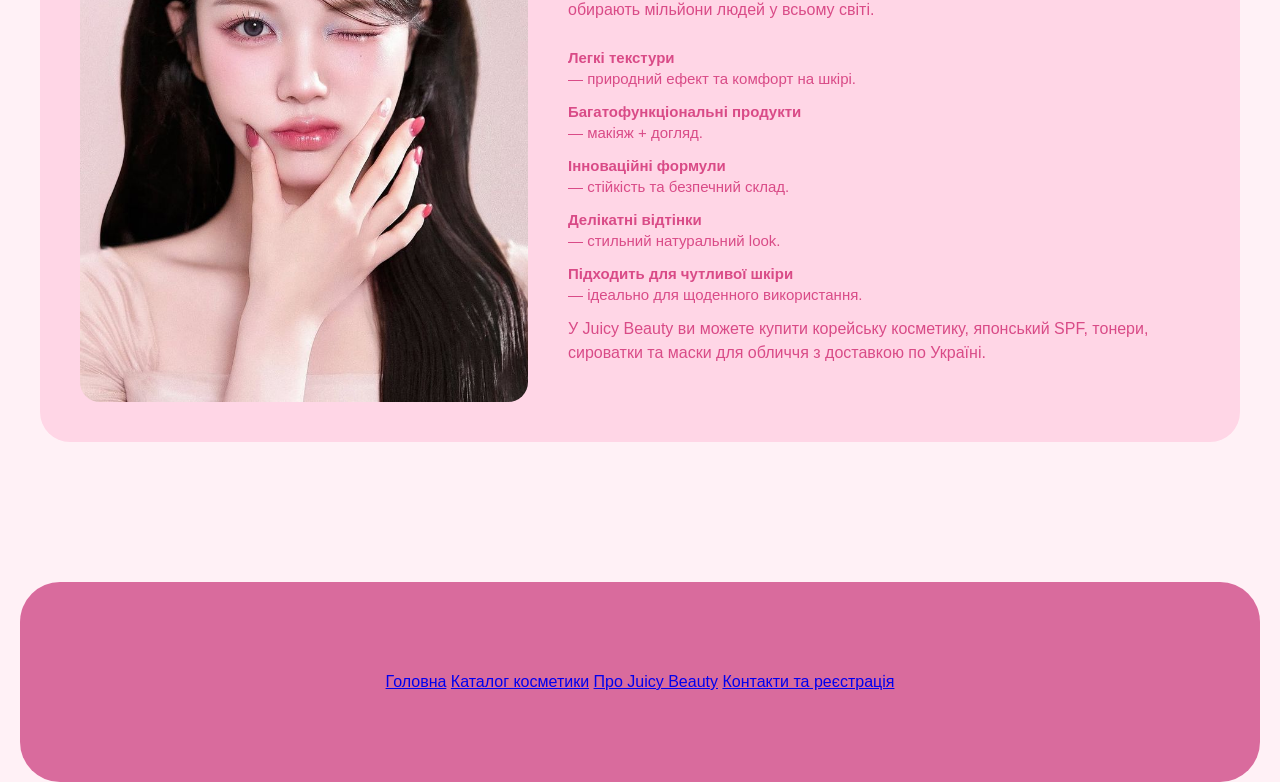
==== commit 2a5c2f02: "Update index.html" ====
--- a/index.html
+++ b/index.html
@@ -1,161 +1,211 @@
 <!DOCTYPE html>
-<html lang="en">
+<html lang="uk">
 <head>
-<meta charset="UTF-8">
-<meta name="viewport" content="width=device-width, initial-scale=1.0">
-<title>juicy beauty</title>
-<link rel="stylesheet" href="style.css">
+  <meta charset="UTF-8">
+
+  <meta name="viewport" content="width=device-width, initial-scale=1.0">
+
+  <title>Juicy Beauty — Купити корейську та японську косметику (K-Beauty Україна)</title>
+
+  <meta name="description" content="Juicy Beauty — магазин азійської косметики в Україні. Купити корейську косметику (K-Beauty), японську косметику, SPF, тонери, сироватки та маски для обличчя з доставкою по Україні.">
+
+  <meta name="keywords" content="азійська косметика, купити азійську косметику, корейська косметика, купити корейську косметику, K-Beauty Україна, японська косметика, маски для обличчя корейські, тонер корейський, есенція корейська, сироватка корейська, SPF японська, тайська косметика, для сухої шкіри корейська косметика, чутлива шкіра корейська косметика, anti-aging корейська, доставка корейської косметики Україна, азійська косметика ціни">
+
+  <meta name="author" content="Juicy Beauty">
+
+  <link rel="stylesheet" href="style.css">
 </head>
 
 <body>
 
-<header class="header">
-  <div class="container header-inner">
-    <div class="logo">
-      <img src="images/Logo.png" alt="Juicy Beauty Logo" class="Logo-img">
+  <header class="header">
+    <div class="container header-inner">
+
+      <div class="logo">
+        <a href="index.html" aria-label="Juicy Beauty — головна сторінка">
+          <img src="images/Logo.png" alt="Juicy Beauty — магазин корейської та японської косметики" class="Logo-img">
+        </a>
+      </div>
+
+      <nav class="nav" aria-label="Основна навігація сайту">
+        <a href="index.html">Головна</a>
+        <a href="#shop">Магазин косметики</a>
+        <a href="#about">Про нас</a>
+        <a href="#reviews">Відгуки</a>
+      </nav>
+
+      <a href="signup.html" class="btn" aria-label="Перейти на сторінку реєстрації">Зареєструватися</a>
+
     </div>
-
-    <nav class="nav">
-      <a href="#">Home</a>
-      <a href="#">Shop</a>
-      <a href="#">About us</a>
-      <a href="#">Reviews</a>
+  </header>
+
+  <main>
+
+    <section class="hero" aria-label="Головний банер акції">
+      <div class="container hero-inner">
+        <h1>Купити корейську косметику та K-Beauty в Україні</h1>
+
+        <p>
+          Нова колекція Flower Knows вже доступна. Встигни замовити та отримай знижку!
+        </p>
+
+        <a href="#shop" class="btn big" aria-label="Перейти до каталогу та замовити косметику">
+          ЗАМОВИТИ!
+        </a>
+      </div>
+
+      <div class="ticker" aria-label="Акційний текст">
+        <div class="ticker-track">
+          <span>ВСТИГНИ ЗАМОВИТИ ДО 67.67 ЧИСЛА І ОТРИМАЙ ЗНИЖКУ 67 У ПОДАРУНОК</span>
+          <span>ВСТИГНИ ЗАМОВИТИ ДО 67.67 ЧИСЛА І ОТРИМАЙ ЗНИЖКУ 67 У ПОДАРУНОК</span>
+          <span>ВСТИГНИ ЗАМОВИТИ ДО 67.67 ЧИСЛА І ОТРИМАЙ ЗНИЖКУ 67 У ПОДАРУНОК</span>
+          <span>ВСТИГНИ ЗАМОВИТИ ДО 67.67 ЧИСЛА І ОТРИМАЙ ЗНИЖКУ 67 У ПОДАРУНОК</span>
+        </div>
+      </div>
+    </section>
+
+    <section class="bestsellers" id="shop" aria-label="Популярна азійська косметика">
+      <div class="container">
+        <h2>Bestsellers — корейська косметика та K-Beauty</h2>
+
+        <div class="cards">
+
+          <article class="card">
+            <img src="images/lipoil.jpg" alt="Корейський Lip Oil для блиску та зволоження губ">
+            <p class="card-title">Lip Oil</p>
+            <p class="price">14.50$</p>
+            <button class="btn small" aria-label="Купити Lip Oil">BUY</button>
+          </article>
+
+          <article class="card">
+            <img src="images/f54109e055d3e9d7b4f0957e534b3a22.jpg" alt="Румʼяна Soft Blush з ніжним рожевим відтінком">
+            <p class="card-title">Soft Blush</p>
+            <p class="price">14.50$</p>
+            <button class="btn small" aria-label="Купити Soft Blush">BUY</button>
+          </article>
+
+          <article class="card">
+            <img src="images/b14ea28f019a244237017a7fc2bbf567.jpg" alt="Корейський Glossy Tint — стійкий блиск для губ">
+            <p class="card-title">Glossy Tint</p>
+            <p class="price">14.50$</p>
+            <button class="btn small" aria-label="Купити Glossy Tint">BUY</button>
+          </article>
+
+        </div>
+      </div>
+    </section>
+
+    <section class="collection" aria-label="Нова колекція декоративної косметики">
+      <div class="container">
+        <h2>New Collection — японська та корейська декоративна косметика</h2>
+
+        <div class="cards">
+
+          <article class="card">
+            <img src="images/d818f393fb35bf5618daffd949e95c56.jpg" alt="Rom&nd eyeshadow palette — корейська палетка тіней для очей">
+            <p class="card-title">Rom&nd eyeshadow palette</p>
+            <p class="price">14.50$</p>
+            <button class="btn small" aria-label="Купити Rom&nd eyeshadow palette">BUY</button>
+          </article>
+
+          <article class="card">
+            <img src="images/888971529bcabe2fd025e5471af518a6.jpg" alt="Rom&nd eyeshadow palette — K-Beauty палетка для натурального макіяжу">
+            <p class="card-title">Rom&nd eyeshadow palette</p>
+            <p class="price">14.50$</p>
+            <button class="btn small" aria-label="Купити Rom&nd eyeshadow palette">BUY</button>
+          </article>
+
+          <article class="card">
+            <img src="images/bab133236a04d51dcbd89bef76a7a92d.jpg" alt="Rom&nd eyeshadow palette — корейська косметика для сяйва">
+            <p class="card-title">Rom&nd eyeshadow palette</p>
+            <p class="price">14.50$</p>
+            <button class="btn small" aria-label="Купити Rom&nd eyeshadow palette">BUY</button>
+          </article>
+
+        </div>
+      </div>
+    </section>
+
+    <section class="reviews" id="reviews" aria-label="Відгуки клієнтів">
+      <div class="container">
+        <h2>Відгуки про корейську косметику Juicy Beauty</h2>
+
+        <article class="review-item">
+          <div class="review-avatar" aria-hidden="true"></div>
+          <div class="review-body">
+            <span class="review-user">@beauty_queen</span>
+            <p class="review-text">Amazing product, super light and natural 💕</p>
+          </div>
+        </article>
+
+        <article class="review-item">
+          <div class="review-avatar" aria-hidden="true"></div>
+          <div class="review-body">
+            <span class="review-user">@skin_glow</span>
+            <p class="review-text">Perfect for sensitive skin, I love it!</p>
+          </div>
+        </article>
+
+        <article class="review-item">
+          <div class="review-avatar" aria-hidden="true"></div>
+          <div class="review-body">
+            <span class="review-user">@kbeauty_fan</span>
+            <p class="review-text">Fast delivery in Ukraine and great packaging 💗</p>
+          </div>
+        </article>
+
+      </div>
+    </section>
+
+    <section class="about" id="about" aria-label="Про корейську та японську косметику">
+      <div class="container">
+        <div class="about-card">
+
+          <div class="about-image">
+            <img src="images/model.jpg" alt="Модель з натуральним макіяжем у стилі K-Beauty">
+          </div>
+
+          <article class="about-content">
+            <h2>Чому корейська та японська косметика така популярна?</h2>
+
+            <p>
+              Бренди з Японії та Кореї створюють декоративну косметику, яка поєднує макіяж і догляд.
+            </p>
+
+            <p>
+              Їхній підхід базується на природному сяйві шкіри, легких текстурах і інноваційних формулах, що не перевантажують обличчя.
+              Саме тому K-Beauty та J-beauty обирають мільйони людей у всьому світі.
+            </p>
+
+            <ul class="about-features">
+              <li><strong>Легкі текстури</strong> — природний ефект та комфорт на шкірі.</li>
+              <li><strong>Багатофункціональні продукти</strong> — макіяж + догляд.</li>
+              <li><strong>Інноваційні формули</strong> — стійкість та безпечний склад.</li>
+              <li><strong>Делікатні відтінки</strong> — стильний натуральний look.</li>
+              <li><strong>Підходить для чутливої шкіри</strong> — ідеально для щоденного використання.</li>
+            </ul>
+
+            <p>
+              У Juicy Beauty ви можете купити корейську косметику, японський SPF, тонери, сироватки та маски для обличчя з доставкою по Україні.
+            </p>
+
+          </article>
+        </div>
+      </div>
+    </section>
+
+  </main>
+
+ <footer class="footer">
+  <div class="container footer-inner">
+
+    <nav aria-label="Навігація у футері">
+      <a href="index.html">Головна</a>
+      <a href="#shop">Каталог косметики</a>
+      <a href="#about">Про Juicy Beauty</a>
+      <a href="signup.html">Контакти та реєстрація</a>
     </nav>
 
-    <a href="signup.html" class="btn">Sign up</a>
-  </div>
-</header>
-
-<section class="hero">
-  <div class="container hero-inner">
-    <h1>New collection<br>Flower knows</h1>
-    <p>Встигни замовити щоб отримати знижку!</p>
-    <button class="btn big">ЗАМОВИТИ!</button>
-  </div>
-  <div class="ticker">
-  <div class="ticker-track">
-    <span>ВСТИГНИ ЗАМОВИТИ ДО 67.67 ЧИСЛА І ОТРИМАЙ ЗНИЖКУ 67 У ПОДАРУНОК</span>
-    <span>ВСТИГНИ ЗАМОВИТИ ДО 67.67 ЧИСЛА І ОТРИМАЙ ЗНИЖКУ 67 У ПОДАРУНОК</span>
-    <span>ВСТИГНИ ЗАМОВИТИ ДО 67.67 ЧИСЛА І ОТРИМАЙ ЗНИЖКУ 67 У ПОДАРУНОК</span>
-    <span>ВСТИГНИ ЗАМОВИТИ ДО 67.67 ЧИСЛА І ОТРИМАЙ ЗНИЖКУ 67 У ПОДАРУНОК</span>
-    <span>ВСТИГНИ ЗАМОВИТИ ДО 67.67 ЧИСЛА І ОТРИМАЙ ЗНИЖКУ 67 У ПОДАРУНОК</span>
-  </div>
-</div>
-</section>
-
-
-
-<section class="bestsellers">
-  <div class="container">
-    <h2>Bestsellers</h2>
-
-    <div class="cards">
-      <div class="card">
-         <img src="images/lipoil.jpg" alt="Lip Oil">
-        <p class="card-title">Lip Oil</p>
-        <p class="price">14.50$</p>
-        <button class="btn small">BUY</button>
-      </div>
-
-      <div class="card">
-        <img src="images/f54109e055d3e9d7b4f0957e534b3a22.jpg" alt="Soft blush">
-        <p class="card-title">Soft Blush</p>
-        <p class="price">14.50$</p>
-        <button class="btn small">BUY</button>
-      </div>
-
-      <div class="card">
-        <img src="images/b14ea28f019a244237017a7fc2bbf567.jpg" alt="Glossy tint">
-        <p class="card-title">Glossy Tint</p>
-        <p class="price">14.50$</p>
-        <button class="btn small">BUY</button>
-      </div>
-    </div>
-  </div>
-</section>
-
-<section class="collection">
-  <div class="container">
-    <h2>New collection</h2>
-
-    <div class="cards">
-      <div class="card">
-          <img src="images/d818f393fb35bf5618daffd949e95c56.jpg" alt="Palette1">
-        <p class="card-title">Rom&nd eyeshadow palette</p>
-        <p class="price">14.50$</p>
-        <button class="btn small">BUY</button>
-      </div>
-
-      <div class="card">
-        <img src="images/888971529bcabe2fd025e5471af518a6.jpg" alt="Palette2">
-        <p class="card-title">Rom&nd eyeshadow palette</p>
-        <p class="price">14.50$</p>
-        <button class="btn small">BUY</button>
-      </div>
-
-      <div class="card">
-        <img src="images/bab133236a04d51dcbd89bef76a7a92d.jpg" alt="Palette3">
-        <p class="card-title">Rom&nd eyeshadow palette</p>
-        <p class="price">14.50$</p>
-        <button class="btn small">BUY</button>
-      </div>
-    </div>
-  </div>
-</section>
-
-<section class="reviews">
-  <div class="container">
-    <h2>Reviews</h2>
-
-    <div class="review-item">
-      <div class="review-avatar"></div> <div class="review-body">
-        <span class="review-user">@beauty_queen</span>
-        <p class="review-text">Amazing product, super light and natural 💕</p>
-      </div>
-    </div>
-    <div class="review-item">
-      <div class="review-avatar"></div> <div class="review-body">
-        <span class="review-user">@beauty_queen</span>
-        <p class="review-text">Amazing product, super light and natural 💕</p>
-      </div>
-    </div><div class="review-item">
-      <div class="review-avatar"></div> <div class="review-body">
-        <span class="review-user">@beauty_queen</span>
-        <p class="review-text">Amazing product, super light and natural 💕</p>
-      </div>
-    </div>
-    </div>
-</section>
-
-<section class="about">
-  <div class="container">
-    <div class="about-card">
-      <div class="about-image">
-        <img src="images/model.jpg" alt="Makeup Model">
-      </div>
-      <div class="about-content">
-        <h3>Чому японська та корейська декоративна косметика така популярна?</h3>
-        <p>Бренди з Японії та Кореї створюють декоративну косметику, яка поєднує макіяж і догляд.</p>
-        <p>Їхній підхід базується на природному сяйві шкіри, легких текстурах і інноваційних формулах, що не перевантажують обличчя. Саме тому J-beauty та K-beauty цінують мільйони людей у всьому світі.</p>
-        
-        <ul class="about-features">
-          <li><strong>Легкі, невагомі текстури</strong> – створюють ефект "другої шкіри" та природного сяйва.</li>
-          <li><strong>Багатофункціональні продукти</strong> – поєднують макіяж і догляд у одному засобі.</li>
-          <li><strong>Інноваційні формули</strong> – сучасні технології для стійкого, комфортного макіяжу.</li>
-          <li><strong>Делікатні відтінки</strong> – підкреслюють природну красу без перевантаження.</li>
-          <li><strong>Висока якість і безпечні формули</strong> – підходять навіть для чутливої шкіри.</li>
-        </ul>
-      </div>
-    </div>
-  </div>
-</section>
-
-<footer class="footer">
-  <div class="container footer-inner">
-    <p>Home</p>
-    <p>Makeup</p>
-    <p>About us</p>
-    <p>Contact</p>
   </div>
 </footer>
 
--- a/style.css
+++ b/style.css
@@ -1,14 +1,49 @@
+html, body {
+    height: 100%;
+    margin: 0;
+    padding: 0;
+}
 * {
   margin: 0;
   padding: 0;
   box-sizing: border-box;
 }
 
+.auth-body {
+    padding-top: 0 !important; 
+    margin: 0;
+    height: 100vh;           
+    width: 100vw;            
+    display: flex;
+    align-items: center;   
+    justify-content: center;   
+    background: #FFF1F6;
+    overflow: hidden;        
+    position: relative;      
+}
+ 
+@font-face {
+  font-family: "TheSeasons";
+  src: url("Fonts/Fontspring-DEMO-theseasons-reg.otf") format("opentype");
+  font-weight: normal;
+  font-style: normal;
+}
+
+@font-face {
+  font-family: "Couture";
+  src: url("Fonts/couture-bld.otf") format("opentype");
+  font-weight: normal;
+  font-style: normal;
+}
+
+/* BODY */
 body {
   background: #FFF1F6;
   font-family: sans-serif;
-}
-
+  overflow-x: hidden;
+}
+
+/* CONTAINER */
 .container {
   max-width: 1440px;
   margin: 0 auto;
@@ -16,15 +51,21 @@
 }
 
 /* HEADER */
-
 .header {
+  position: fixed; 
+  top: 0;
+  left: 0;
+  right: 0;
+  z-index: 1000; 
+  margin: 10px 20px; 
+  font-family: "TheSeasons", sans-serif;
   height: 100px;
   background: #ffd6e6;
-  border-radius: 78px;
-  margin: 20px;
+  margin: 0px;
   display: flex;
   align-items: center;
   padding: 0 20px;
+  box-shadow: 0 2px 10px rgba(0,0,0,0.05);
 }
 
 .header-inner {
@@ -34,6 +75,10 @@
   width: 100%;
 }
 
+body {
+  padding-top: 120px; 
+}
+
 .logo {
   justify-self: start;
   font-weight: 700;
@@ -51,92 +96,12 @@
   text-decoration: none;
   color: #d94b87;
   font-size: 14px;
+  white-space: nowrap;
 }
 
 .header-inner .btn {
+  font-family: "Couture", sans-serif;
   justify-self: end;
-}
-
-/* Респонсив для планшета */
-@media (max-width: 1024px) {
-  .header-inner {
-    grid-template-columns: 1fr auto; /* немного сжимаем */
-  }
-
-  .nav {
-    gap: 15px;
-  }
-}
-
-/* Респонсив для мобилки */
-@media (max-width: 768px) {
-  .header {
-    flex-direction: column;
-    height: auto;
-    padding: 10px 20px;
-  }
-
-  .logo img {
-  height: 30px; /* вместо 50px на десктопе */
-  width: auto;
-}
-
-  .header-inner {
-    display: flex;          
-    flex-direction: row;     
-    justify-content: space-between;
-    align-items: center;
-    width: 100%;
-    gap: 10px;
-  }
-
-  .logo {
-    font-size: 18px;
-  }
-
-  .nav {
-    display: flex;
-    flex-direction: row;      
-    gap: 10px;
-    overflow-x: auto;        
-    margin-top: 10px;         
-    width: 100%;
-    -webkit-overflow-scrolling: touch;
-  }
-
-  .nav a {
-    white-space: nowrap;
-    font-size: 14px;
-  }
-
-  .header-inner .btn {
-  }
-
-  /* HERO */
-  .hero h1 {
-    font-size: 28px;
-  }
-
-  /* CARDS */
-  .cards {
-    flex-direction: column;
-    gap: 20px;
-  }
-
-  .card {
-    height: auto;
-  }
-
-  /* FOOTER */
-  .footer-inner {
-    flex-direction: column;
-    gap: 15px;
-    text-align: center;
-  }
-
-  .container {
-    padding: 20px;
-  }
 }
 
 /* HERO */
@@ -144,7 +109,7 @@
   position: relative;
   overflow: hidden;
   height: 1000px;
-  background-image: url("heroback.jpg");
+  background-image: url("images/heroback.jpg");
   background-size: cover;
   background-position: center;
   background-repeat: no-repeat;
@@ -162,6 +127,11 @@
   align-items: flex-start;
   padding-left: 60px;
   padding-bottom: 120px;
+}
+
+.hero h1 {
+  font-family: "TheSeasons", sans-serif;
+  font-size: 28px;
 }
 
 /* TICKER */
@@ -197,29 +167,45 @@
 
 /* SECTIONS */
 h2 {
+  font-family: "TheSeasons", sans-serif;
   color: #d94b87;
   font-size: 28px;
 }
 
 /* CARDS */
 .cards {
-  display: flex;
-  gap: 30px;
+  display: grid;
+  grid-template-columns: repeat(auto-fit, minmax(220px, 1fr));
+  gap: 20px;
   margin-top: 40px;
 }
 
 .card {
-  flex: 1;
-  height: 220px;
   background: #ffd6e6;
+  padding: 20px;
   border-radius: 25px;
-  padding: 20px;
+  text-align: left;
   display: flex;
   flex-direction: column;
   justify-content: space-between;
+  height: auto;
+  box-shadow: 0 5px 15px rgba(0,0,0,0.1);
+  transition: transform 0.3s ease;
+}
+
+.card:hover {
+  transform: translateY(-10px);
+}
+
+.card img {
+  width: 100%;
+  object-fit: contain;
+  border-radius: 15px;
+  margin-bottom: 15px;
 }
 
 .card-title {
+  font-family: "Couture", sans-serif;
   font-weight: 600;
   color: #d94b87;
 }
@@ -249,15 +235,37 @@
 }
 
 /* REVIEWS */
-.review {
-  height: 60px;
+.review-item {
+  display: flex;
+  align-items: center;
+  gap: 15px;
   background: #f59ac1;
-  border-radius: 20px;
+  border-radius: 50px; 
+  padding: 10px 20px;
   margin: 15px 0;
-  display: flex;
-  align-items: center;
-  padding: 0 20px;
   color: white;
+  font-family: "Couture", sans-serif;
+}
+
+.review-avatar {
+  width: 50px;
+  height: 50px;
+  background: #ffd6e6; 
+  border-radius: 50%; 
+  flex-shrink: 0;
+  border: 2px solid white;
+}
+
+.review-user {
+  display: block;
+  font-size: 12px;
+  font-weight: bold;
+  opacity: 0.9;
+  margin-bottom: 2px;
+}
+
+.review-text {
+  font-size: 14px;
 }
 
 /* ABOUT */
@@ -270,8 +278,91 @@
 }
 
 .about-box h3 {
+  font-family: "TheSeasons", sans-serif;
   color: #d94b87;
   margin-bottom: 10px;
+}
+/* WHY CHOOSE US SECTION - IMAGE REPLICATION */
+.about {
+  padding: 60px 0;
+}
+
+.about-card {
+  display: flex;
+  background-color: #ffd6e6;; 
+  border-radius: 30px;
+  overflow: hidden;
+  align-items: stretch;
+  gap: 40px;
+  padding: 40px;
+}
+
+.about-image {
+  flex: 1;
+  min-width: 40%;
+}
+
+.about-image img {
+  width: 100%;
+  height: 100%;
+  object-fit: cover;
+  border-radius: 20px;
+}
+
+.about-content {
+  flex: 1.5;
+  display: flex;
+  flex-direction: column;
+  justify-content: center;
+  color: #d94b87;
+}
+
+.about-content h3 {
+  font-family: "TheSeasons", sans-serif;
+  font-size: 32px;
+  line-height: 1.2;
+  margin-bottom: 30px;
+  color: #c93d79; 
+}
+
+.about-content p {
+  margin-bottom: 15px;
+  line-height: 1.5;
+  font-size: 16px;
+}
+
+.about-features {
+  list-style: none;
+  padding: 0;
+  margin-top: 10px;
+}
+
+.about-features li {
+  margin-bottom: 12px;
+  font-size: 15px;
+  line-height: 1.4;
+}
+
+.about-features li strong {
+  display: block;
+  font-weight: bold;
+}
+
+/* Responsive adjustment */
+@media (max-width: 992px) {
+  .about-card {
+    flex-direction: column;
+    padding: 20px;
+  }
+  
+  .about-image {
+    height: 400px;
+  }
+
+  .about-content h3 {
+    font-size: 24px;
+    margin-top: 20px;
+  }
 }
 
 /* FOOTER */
@@ -285,8 +376,232 @@
 }
 
 .footer-inner {
+  font-family: "TheSeasons", sans-serif;
   display: flex;
   justify-content: space-around;
   width: 100%;
   color: white;
-}
+  flex-direction: row;
+  gap: 15px;
+  text-align: center;
+}
+
+/* RESPONSIVE */
+
+/* Tablet */
+@media (max-width: 1024px) {
+  .header-inner {
+    grid-template-columns: 1fr auto;
+  }
+  .nav { gap: 15px; }
+}
+
+/* Mobile */
+@media (max-width: 768px) {
+  .header {
+    flex-direction: column;
+    height: auto;
+    padding: 10px 20px;
+  }
+
+  .logo img {
+    height: 30px;
+    width: auto;
+  }
+
+  .header-inner {
+    display: flex;
+    flex-direction: row;
+    justify-content: space-between;
+    align-items: center;
+    width: 100%;
+    gap: 10px;
+  }
+
+  .logo {
+    font-size: 18px;
+  }
+
+  .nav {
+    display: flex;
+    flex-direction: row;
+    gap: 10px;
+    overflow-x: auto;
+    margin-top: 10px;
+    width: 100%;
+    -webkit-overflow-scrolling: touch;
+  }
+
+  .container {
+    padding: 20px;
+  }
+
+  .hero-inner {
+    padding-left: 20px;
+    padding-bottom: 60px;
+  }
+
+  .hero h1 {
+    font-size: 22px;
+  }
+
+  .cards {
+    flex-direction: column;
+    gap: 20px;
+  }
+
+  .card {
+    height: auto;
+  }
+
+  .footer-inner {
+    flex-direction: column;
+    gap: 15px;
+    text-align: center;
+  }
+}
+
+
+SECOND 
+
+.auth-body {
+    padding-top: 0 !important;
+    margin: 0;
+    height: 100vh;          
+    width: 100vw;           
+    display: flex;
+    align-items: center;    
+    justify-content: center;  
+    overflow: hidden;        
+}
+
+.auth-container {
+    width: 100%;
+    max-width: 1000px;
+    padding: 20px;
+}
+
+.auth-card {
+    display: flex;
+    background: white;
+    border-radius: 40px;
+    overflow: hidden;
+    box-shadow: 0 20px 40px rgba(217, 75, 135, 0.1);
+    min-height: 600px;
+}
+
+.auth-image {
+    flex: 1;
+    background: url('images/heroback.jpg') center/cover;
+    position: relative;
+    display: none; /* Hidden on mobile */
+}
+
+@media (min-width: 768px) {
+    .auth-image { display: block; }
+}
+
+.auth-overlay {
+    position: absolute;
+    inset: 0;
+    background: rgba(217, 75, 135, 0.2);
+    padding: 40px;
+    display: flex;
+    flex-direction: column;
+    justify-content: flex-end;
+    color: white;
+}
+
+.auth-overlay h2 {
+    color: white;
+    font-size: 36px;
+    margin-bottom: 10px;
+}
+
+.auth-form {
+    flex: 1;
+    padding: 50px;
+    background: #ffd6e6; 
+    display: flex;
+    flex-direction: column;
+    justify-content: center;
+}
+
+.form-header {
+    text-align: center;
+    margin-bottom: 30px;
+}
+
+.form-logo {
+    height: 40px;
+    margin-bottom: 10px;
+}
+
+.form-header h1 {
+    font-family: "TheSeasons", sans-serif;
+    color: #d94b87;
+    font-size: 28px;
+}
+
+.input-group {
+    margin-bottom: 20px;
+}
+
+.input-group label {
+    display: block;
+    font-family: "Couture", sans-serif;
+    font-size: 12px;
+    color: #d94b87;
+    margin-bottom: 8px;
+}
+
+.input-group input {
+    width: 100%;
+    padding: 12px 20px;
+    border-radius: 25px;
+    border: 2px solid transparent;
+    background: white;
+    outline: none;
+    transition: 0.3s;
+}
+
+.input-group input:focus {
+    border-color: #ff4f93;
+}
+
+.full-width {
+    width: 100%;
+    margin-top: 10px;
+}
+
+.auth-footer {
+    text-align: center;
+    margin-top: 20px;
+    font-size: 14px;
+    color: #d94b87;
+}
+
+.auth-footer a {
+    color: #ff4f93;
+    font-weight: bold;
+    text-decoration: none;
+}
+
+.back-home {
+    display: block;
+    text-align: center;
+    margin-top: 30px;
+    font-size: 12px;
+    text-decoration: none;
+    color: #d94b87;
+    opacity: 0.7;
+}
+
+.btn {
+  transition: background-color 0.3s ease, transform 0.2s ease;
+}
+
+.btn:hover {
+  background-color: #d94b87; 
+  transform: scale(1.05);  
+}
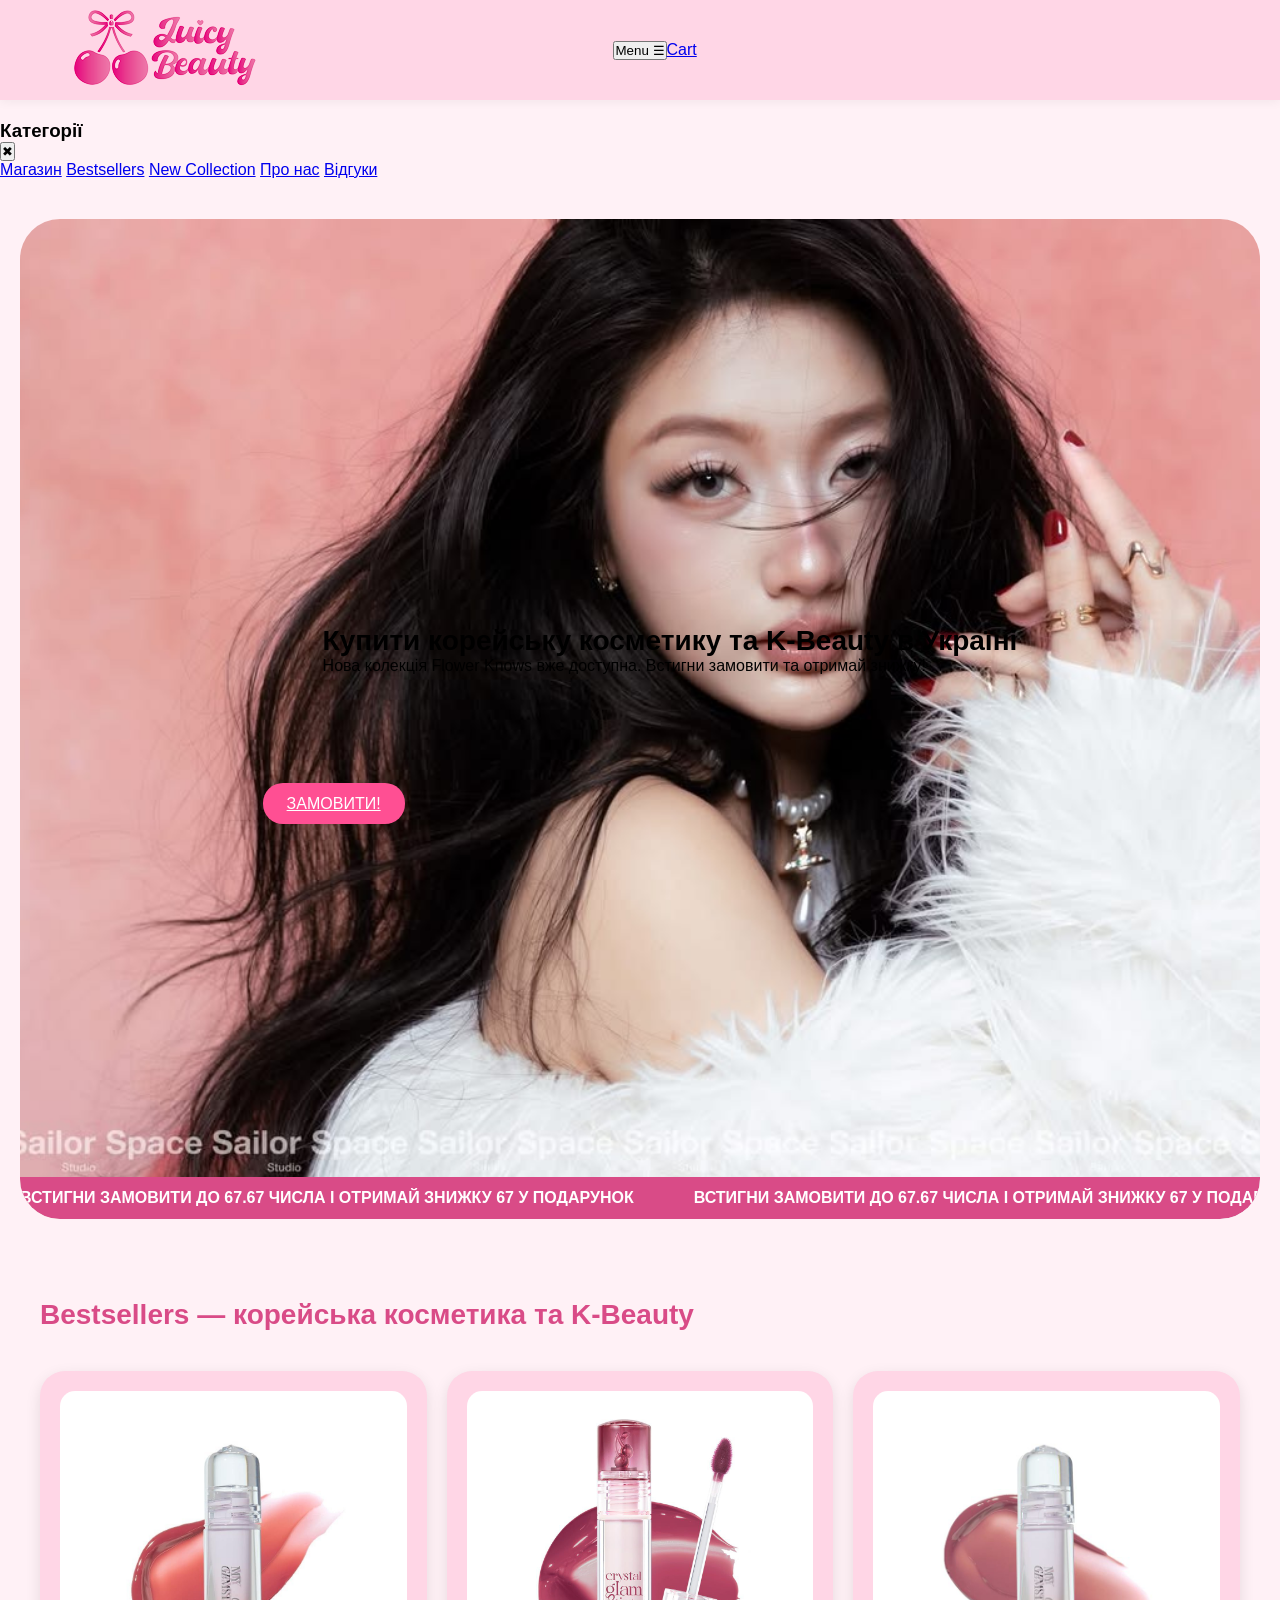
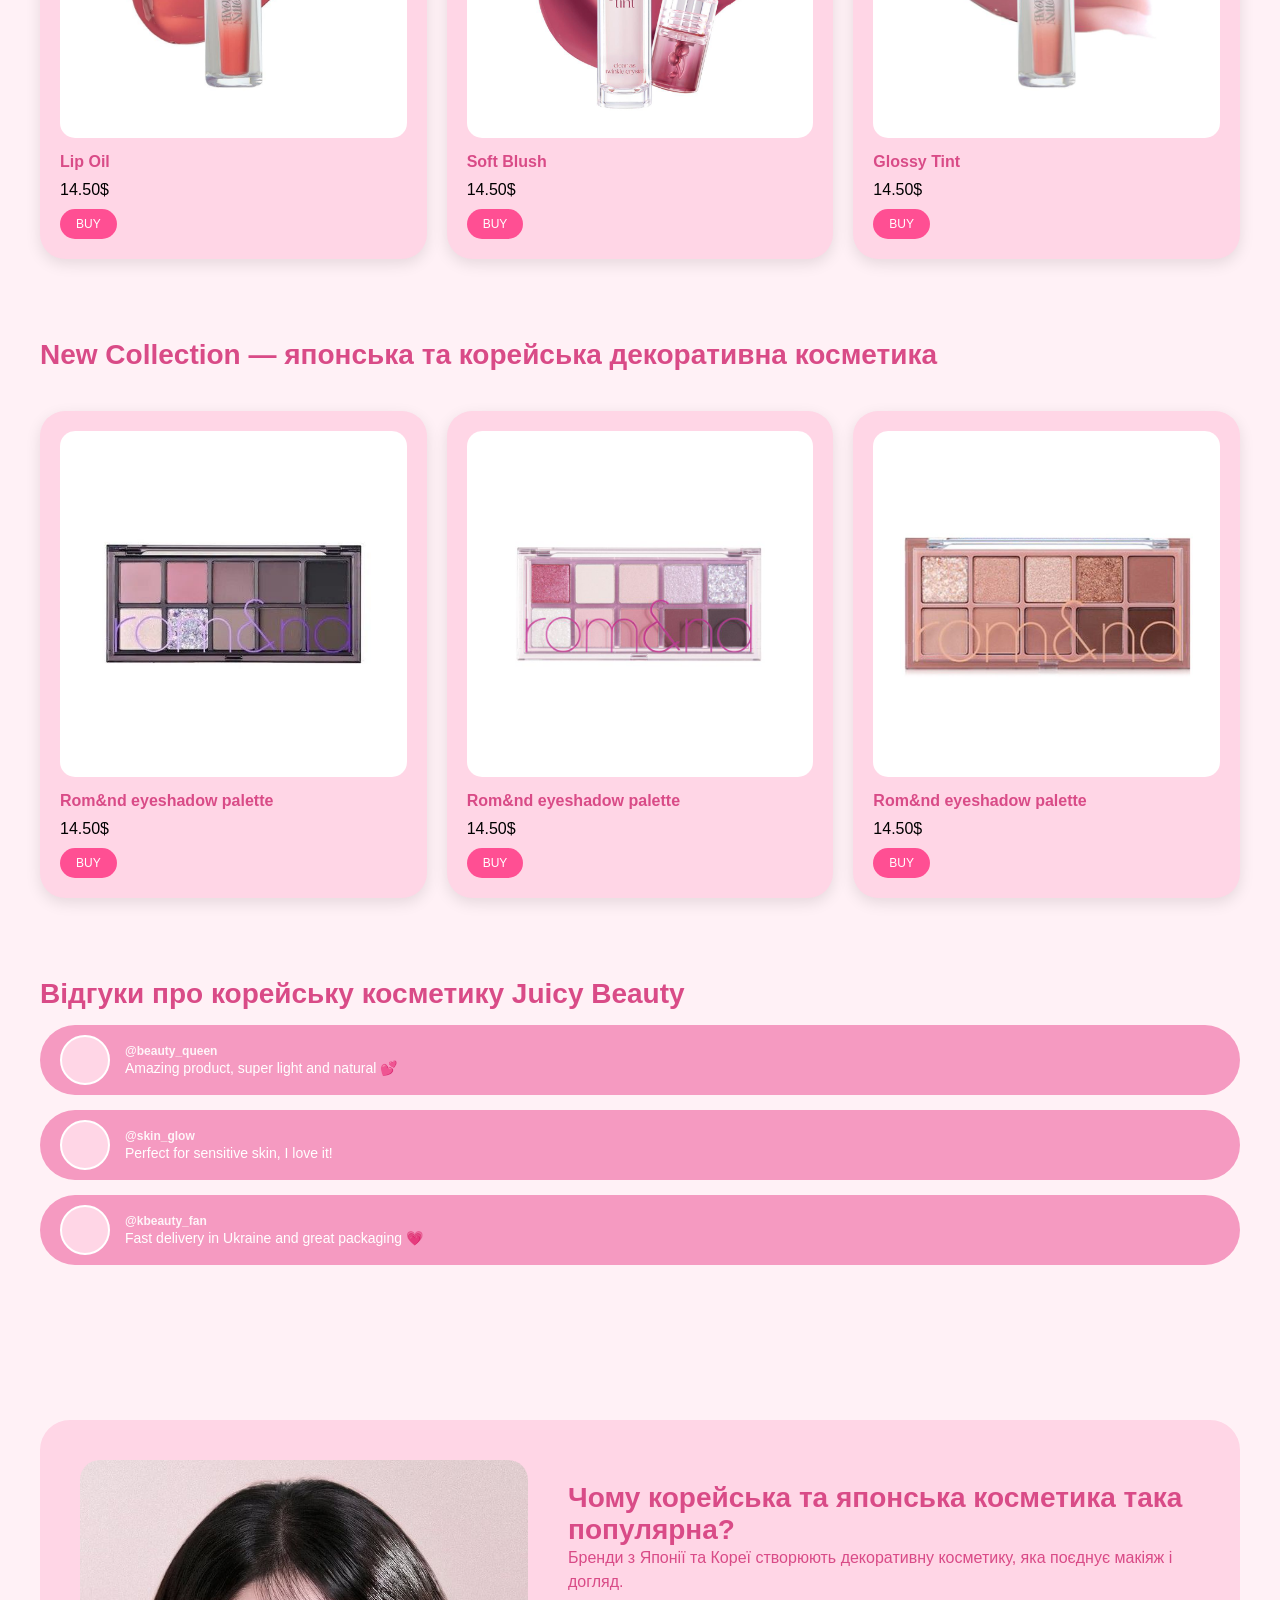
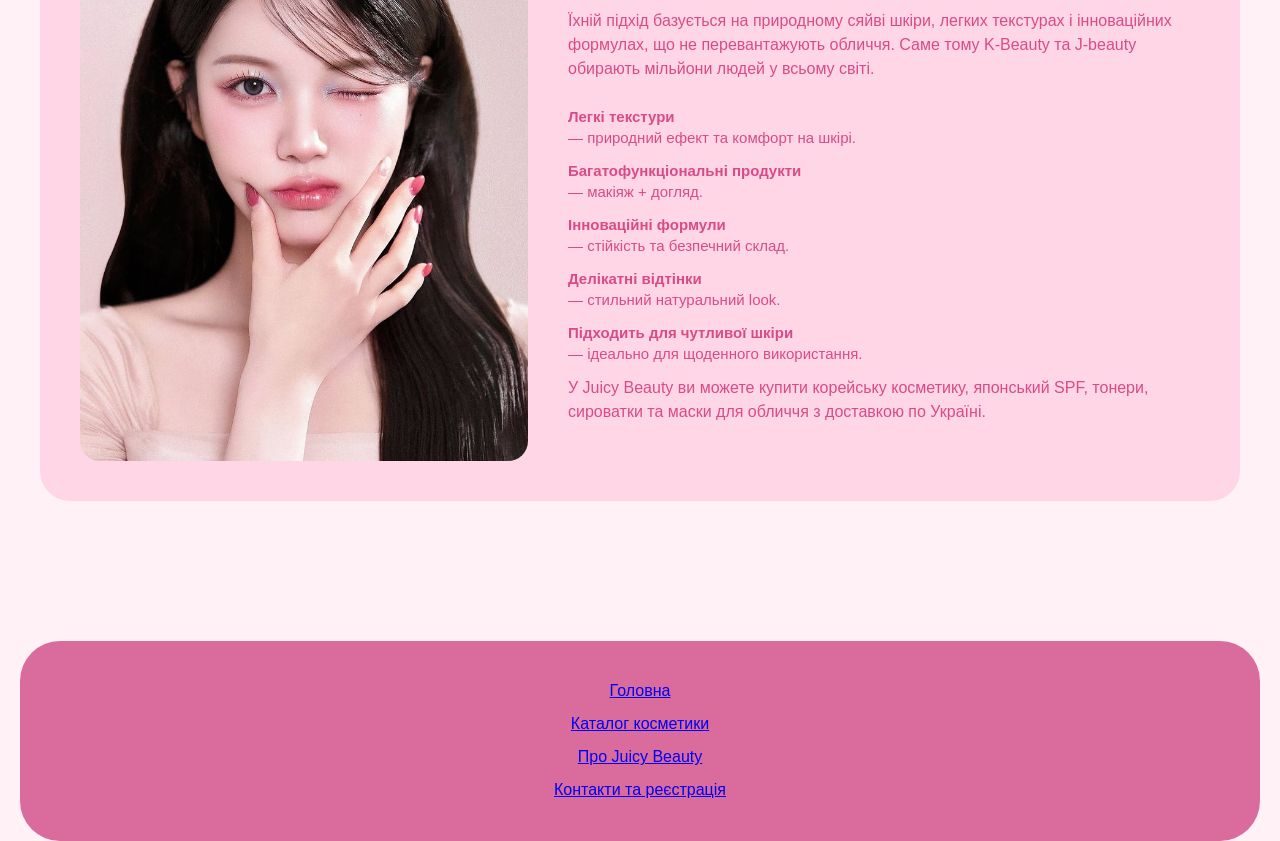
==== commit ffd6fac6: "Update index.html" ====
--- a/index.html
+++ b/index.html
@@ -27,31 +27,52 @@
         </a>
       </div>
 
-      <nav class="nav" aria-label="Основна навігація сайту">
-        <a href="index.html">Головна</a>
-        <a href="#shop">Магазин косметики</a>
+      <div class="menu">
+        <button class="menu-btn" onclick="openMenu()">Menu ☰</button>
+      </div>
+
+      <a href="signup.html" class="cart-btn" aria-label="Корзина">
+        Cart 
+      </a>
+
+    </div>
+  </header>
+
+  <div class="menu-popup" id="menuPopup">
+    <div class="menu-popup-content">
+
+      <div class="menu-popup-header">
+        <h3>Категорії</h3>
+        <button class="close-btn" onclick="closeMenu()">✖</button>
+      </div>
+
+      <div class="menu-categories">
+        <a href="#shop"> Магазин</a>
+        <a href="#bestsellers">Bestsellers</a>
+        <a href="#collection">New Collection</a>
         <a href="#about">Про нас</a>
         <a href="#reviews">Відгуки</a>
-      </nav>
-
-      <a href="signup.html" class="btn" aria-label="Перейти на сторінку реєстрації">Зареєструватися</a>
+      </div>
 
     </div>
-  </header>
+  </div>
 
   <main>
 
     <section class="hero" aria-label="Головний банер акції">
-      <div class="container hero-inner">
-        <h1>Купити корейську косметику та K-Beauty в Україні</h1>
-
-        <p>
-          Нова колекція Flower Knows вже доступна. Встигни замовити та отримай знижку!
-        </p>
-
-        <a href="#shop" class="btn big" aria-label="Перейти до каталогу та замовити косметику">
+      <div class="container hero-inner-wrapper">
+
+        <div class="hero-inner scroll-animate">
+          <h1>Купити корейську косметику та K-Beauty в Україні</h1>
+          <p>
+            Нова колекція Flower Knows вже доступна. Встигни замовити та отримай знижку!
+          </p>
+        </div>
+
+        <a href="#shop" class="btn big hero-standalone-btn scroll-animate scroll-delay-1" aria-label="Перейти до каталогу та замовити косметику">
           ЗАМОВИТИ!
         </a>
+
       </div>
 
       <div class="ticker" aria-label="Акційний текст">
@@ -59,32 +80,32 @@
           <span>ВСТИГНИ ЗАМОВИТИ ДО 67.67 ЧИСЛА І ОТРИМАЙ ЗНИЖКУ 67 У ПОДАРУНОК</span>
           <span>ВСТИГНИ ЗАМОВИТИ ДО 67.67 ЧИСЛА І ОТРИМАЙ ЗНИЖКУ 67 У ПОДАРУНОК</span>
           <span>ВСТИГНИ ЗАМОВИТИ ДО 67.67 ЧИСЛА І ОТРИМАЙ ЗНИЖКУ 67 У ПОДАРУНОК</span>
-          <span>ВСТИГНИ ЗАМОВИТИ ДО 67.67 ЧИСЛА І ОТРИМАЙ ЗНИЖКУ 67 У ПОДАРУНОК</span>
-        </div>
-      </div>
-    </section>
-
-    <section class="bestsellers" id="shop" aria-label="Популярна азійська косметика">
+          <span>ВСТИГНИ ЗАМОВИТИ ДО 67.67 ЧИСЛЛА І ОТРИМАЙ ЗНИЖКУ 67 У ПОДАРУНОК</span>
+        </div>
+      </div>
+    </section>
+
+    <section class="bestsellers scroll-animate" id="shop" aria-label="Популярна азійська косметика">
       <div class="container">
         <h2>Bestsellers — корейська косметика та K-Beauty</h2>
 
         <div class="cards">
 
-          <article class="card">
+          <article class="card scroll-animate scroll-delay-1">
             <img src="images/lipoil.jpg" alt="Корейський Lip Oil для блиску та зволоження губ">
             <p class="card-title">Lip Oil</p>
             <p class="price">14.50$</p>
             <button class="btn small" aria-label="Купити Lip Oil">BUY</button>
           </article>
 
-          <article class="card">
+          <article class="card scroll-animate scroll-delay-2">
             <img src="images/f54109e055d3e9d7b4f0957e534b3a22.jpg" alt="Румʼяна Soft Blush з ніжним рожевим відтінком">
             <p class="card-title">Soft Blush</p>
             <p class="price">14.50$</p>
             <button class="btn small" aria-label="Купити Soft Blush">BUY</button>
           </article>
 
-          <article class="card">
+          <article class="card scroll-animate scroll-delay-3">
             <img src="images/b14ea28f019a244237017a7fc2bbf567.jpg" alt="Корейський Glossy Tint — стійкий блиск для губ">
             <p class="card-title">Glossy Tint</p>
             <p class="price">14.50$</p>
@@ -95,27 +116,27 @@
       </div>
     </section>
 
-    <section class="collection" aria-label="Нова колекція декоративної косметики">
+    <section class="collection scroll-animate" id="collection" aria-label="Нова колекція декоративної косметики">
       <div class="container">
         <h2>New Collection — японська та корейська декоративна косметика</h2>
 
         <div class="cards">
 
-          <article class="card">
+          <article class="card scroll-animate scroll-delay-1">
             <img src="images/d818f393fb35bf5618daffd949e95c56.jpg" alt="Rom&nd eyeshadow palette — корейська палетка тіней для очей">
             <p class="card-title">Rom&nd eyeshadow palette</p>
             <p class="price">14.50$</p>
             <button class="btn small" aria-label="Купити Rom&nd eyeshadow palette">BUY</button>
           </article>
 
-          <article class="card">
+          <article class="card scroll-animate scroll-delay-2">
             <img src="images/888971529bcabe2fd025e5471af518a6.jpg" alt="Rom&nd eyeshadow palette — K-Beauty палетка для натурального макіяжу">
             <p class="card-title">Rom&nd eyeshadow palette</p>
             <p class="price">14.50$</p>
             <button class="btn small" aria-label="Купити Rom&nd eyeshadow palette">BUY</button>
           </article>
 
-          <article class="card">
+          <article class="card scroll-animate scroll-delay-3">
             <img src="images/bab133236a04d51dcbd89bef76a7a92d.jpg" alt="Rom&nd eyeshadow palette — корейська косметика для сяйва">
             <p class="card-title">Rom&nd eyeshadow palette</p>
             <p class="price">14.50$</p>
@@ -126,11 +147,11 @@
       </div>
     </section>
 
-    <section class="reviews" id="reviews" aria-label="Відгуки клієнтів">
+    <section class="reviews scroll-animate" id="reviews" aria-label="Відгуки клієнтів">
       <div class="container">
         <h2>Відгуки про корейську косметику Juicy Beauty</h2>
 
-        <article class="review-item">
+        <article class="review-item scroll-animate scroll-delay-1">
           <div class="review-avatar" aria-hidden="true"></div>
           <div class="review-body">
             <span class="review-user">@beauty_queen</span>
@@ -138,7 +159,7 @@
           </div>
         </article>
 
-        <article class="review-item">
+        <article class="review-item scroll-animate scroll-delay-2">
           <div class="review-avatar" aria-hidden="true"></div>
           <div class="review-body">
             <span class="review-user">@skin_glow</span>
@@ -146,7 +167,7 @@
           </div>
         </article>
 
-        <article class="review-item">
+        <article class="review-item scroll-animate scroll-delay-3">
           <div class="review-avatar" aria-hidden="true"></div>
           <div class="review-body">
             <span class="review-user">@kbeauty_fan</span>
@@ -157,15 +178,15 @@
       </div>
     </section>
 
-    <section class="about" id="about" aria-label="Про корейську та японську косметику">
-      <div class="container">
-        <div class="about-card">
-
-          <div class="about-image">
+    <section class="about scroll-animate" id="about" aria-label="Про корейську та японську косметику">
+      <div class="container">
+        <div class="about-card scroll-animate">
+
+          <div class="about-image scroll-animate scroll-delay-1">
             <img src="images/model.jpg" alt="Модель з натуральним макіяжем у стилі K-Beauty">
           </div>
 
-          <article class="about-content">
+          <article class="about-content scroll-animate scroll-delay-2">
             <h2>Чому корейська та японська косметика така популярна?</h2>
 
             <p>
@@ -196,18 +217,52 @@
 
   </main>
 
- <footer class="footer">
-  <div class="container footer-inner">
-
-    <nav aria-label="Навігація у футері">
-      <a href="index.html">Головна</a>
-      <a href="#shop">Каталог косметики</a>
-      <a href="#about">Про Juicy Beauty</a>
-      <a href="signup.html">Контакти та реєстрація</a>
-    </nav>
-
-  </div>
-</footer>
+  <footer class="footer scroll-animate">
+    <div class="container footer-inner">
+
+      <nav aria-label="Навігація у футері">
+        <a href="index.html">Головна</a>
+        <a href="#shop">Каталог косметики</a>
+        <a href="#about">Про Juicy Beauty</a>
+        <a href="signup.html">Контакти та реєстрація</a>
+      </nav>
+
+    </div>
+  </footer>
+
+  <script>
+    function openMenu() {
+      document.getElementById("menuPopup").classList.add("active");
+    }
+
+    function closeMenu() {
+      document.getElementById("menuPopup").classList.remove("active");
+    }
+
+    document.addEventListener("click", function(event) {
+      const popup = document.getElementById("menuPopup");
+      const content = document.querySelector(".menu-popup-content");
+
+      if (popup.classList.contains("active") && !content.contains(event.target) && !event.target.classList.contains("menu-btn")) {
+        closeMenu();
+      }
+    });
+
+    // SCROLL ANIMATION
+    const animatedItems = document.querySelectorAll(".scroll-animate");
+
+    const observer = new IntersectionObserver((entries) => {
+      entries.forEach(entry => {
+        if (entry.isIntersecting) {
+          entry.target.classList.add("show");
+        }
+      });
+    }, {
+      threshold: 0.15
+    });
+
+    animatedItems.forEach(item => observer.observe(item));
+  </script>
 
 </body>
 </html>
--- a/style.css
+++ b/style.css
@@ -175,7 +175,7 @@
 /* CARDS */
 .cards {
   display: grid;
-  grid-template-columns: repeat(auto-fit, minmax(220px, 1fr));
+  grid-template-columns: repeat(3, 1fr);
   gap: 20px;
   margin-top: 40px;
 }
@@ -375,13 +375,22 @@
   align-items: center;
 }
 
+.footer-inner nav {
+  display: flex;
+  flex-direction: column;  /* <-- ссылки в столбик */
+  gap: 15px;
+  align-items: center;
+  text-align: center;
+}
+
 .footer-inner {
   font-family: "TheSeasons", sans-serif;
   display: flex;
-  justify-content: space-around;
+  flex-direction: column;   
+  align-items: center;      
+  justify-content: center;
   width: 100%;
   color: white;
-  flex-direction: row;
   gap: 15px;
   text-align: center;
 }
@@ -454,13 +463,8 @@
     height: auto;
   }
 
-  .footer-inner {
-    flex-direction: column;
-    gap: 15px;
-    text-align: center;
-  }
-}
-
+
+}
 
 SECOND 
 
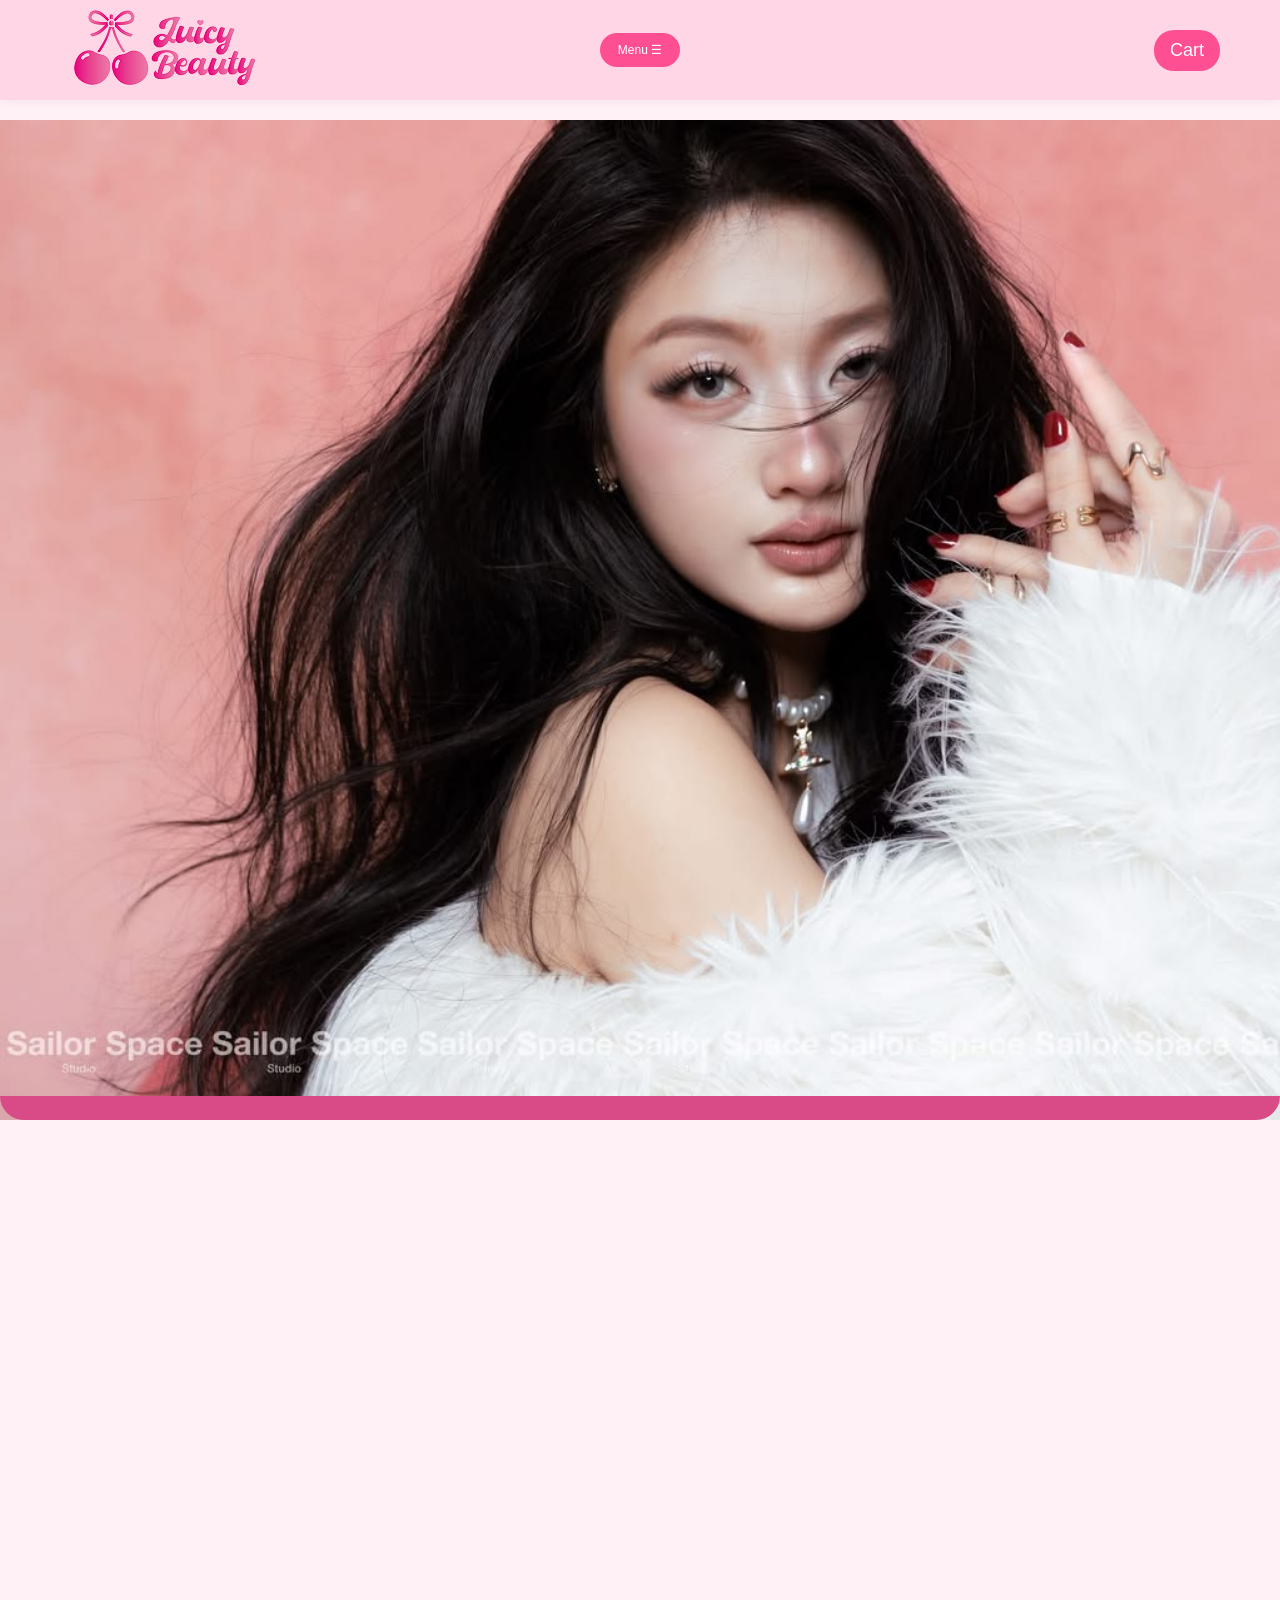
==== commit 67e89fa2: "Refactor index.html structure and content" ====
--- a/index.html
+++ b/index.html
@@ -61,89 +61,31 @@
 
     <section class="hero" aria-label="Головний банер акції">
       <div class="container hero-inner-wrapper">
+        <div class="hero-inner scroll-animate">
+  <h1 id="heroTitle"></h1>
+  <p id="heroText"></p>
+       </div>
 
-        <div class="hero-inner scroll-animate">
-          <h1>Купити корейську косметику та K-Beauty в Україні</h1>
-          <p>
-            Нова колекція Flower Knows вже доступна. Встигни замовити та отримай знижку!
-          </p>
-        </div>
-
-        <a href="#shop" class="btn big hero-standalone-btn scroll-animate scroll-delay-1" aria-label="Перейти до каталогу та замовити косметику">
-          ЗАМОВИТИ!
-        </a>
+        <a href="#shop" id="heroBtn" class="btn big hero-standalone-btn scroll-animate scroll-delay-1"></a>
 
       </div>
 
       <div class="ticker" aria-label="Акційний текст">
-        <div class="ticker-track">
-          <span>ВСТИГНИ ЗАМОВИТИ ДО 67.67 ЧИСЛА І ОТРИМАЙ ЗНИЖКУ 67 У ПОДАРУНОК</span>
-          <span>ВСТИГНИ ЗАМОВИТИ ДО 67.67 ЧИСЛА І ОТРИМАЙ ЗНИЖКУ 67 У ПОДАРУНОК</span>
-          <span>ВСТИГНИ ЗАМОВИТИ ДО 67.67 ЧИСЛА І ОТРИМАЙ ЗНИЖКУ 67 У ПОДАРУНОК</span>
-          <span>ВСТИГНИ ЗАМОВИТИ ДО 67.67 ЧИСЛЛА І ОТРИМАЙ ЗНИЖКУ 67 У ПОДАРУНОК</span>
-        </div>
+        <div class="ticker-track" id="tickerTrack"></div>
       </div>
     </section>
 
     <section class="bestsellers scroll-animate" id="shop" aria-label="Популярна азійська косметика">
       <div class="container">
         <h2>Bestsellers — корейська косметика та K-Beauty</h2>
-
-        <div class="cards">
-
-          <article class="card scroll-animate scroll-delay-1">
-            <img src="images/lipoil.jpg" alt="Корейський Lip Oil для блиску та зволоження губ">
-            <p class="card-title">Lip Oil</p>
-            <p class="price">14.50$</p>
-            <button class="btn small" aria-label="Купити Lip Oil">BUY</button>
-          </article>
-
-          <article class="card scroll-animate scroll-delay-2">
-            <img src="images/f54109e055d3e9d7b4f0957e534b3a22.jpg" alt="Румʼяна Soft Blush з ніжним рожевим відтінком">
-            <p class="card-title">Soft Blush</p>
-            <p class="price">14.50$</p>
-            <button class="btn small" aria-label="Купити Soft Blush">BUY</button>
-          </article>
-
-          <article class="card scroll-animate scroll-delay-3">
-            <img src="images/b14ea28f019a244237017a7fc2bbf567.jpg" alt="Корейський Glossy Tint — стійкий блиск для губ">
-            <p class="card-title">Glossy Tint</p>
-            <p class="price">14.50$</p>
-            <button class="btn small" aria-label="Купити Glossy Tint">BUY</button>
-          </article>
-
-        </div>
+        <div class="cards" id="bestsellersCards"></div>
       </div>
     </section>
 
     <section class="collection scroll-animate" id="collection" aria-label="Нова колекція декоративної косметики">
       <div class="container">
         <h2>New Collection — японська та корейська декоративна косметика</h2>
-
-        <div class="cards">
-
-          <article class="card scroll-animate scroll-delay-1">
-            <img src="images/d818f393fb35bf5618daffd949e95c56.jpg" alt="Rom&nd eyeshadow palette — корейська палетка тіней для очей">
-            <p class="card-title">Rom&nd eyeshadow palette</p>
-            <p class="price">14.50$</p>
-            <button class="btn small" aria-label="Купити Rom&nd eyeshadow palette">BUY</button>
-          </article>
-
-          <article class="card scroll-animate scroll-delay-2">
-            <img src="images/888971529bcabe2fd025e5471af518a6.jpg" alt="Rom&nd eyeshadow palette — K-Beauty палетка для натурального макіяжу">
-            <p class="card-title">Rom&nd eyeshadow palette</p>
-            <p class="price">14.50$</p>
-            <button class="btn small" aria-label="Купити Rom&nd eyeshadow palette">BUY</button>
-          </article>
-
-          <article class="card scroll-animate scroll-delay-3">
-            <img src="images/bab133236a04d51dcbd89bef76a7a92d.jpg" alt="Rom&nd eyeshadow palette — корейська косметика для сяйва">
-            <p class="card-title">Rom&nd eyeshadow palette</p>
-            <p class="price">14.50$</p>
-            <button class="btn small" aria-label="Купити Rom&nd eyeshadow palette">BUY</button>
-          </article>
-
-        </div>
+        <div class="cards" id="collectionCards"></div>
       </div>
     </section>
 
@@ -230,39 +172,4 @@
     </div>
   </footer>
 
-  <script>
-    function openMenu() {
-      document.getElementById("menuPopup").classList.add("active");
-    }
-
-    function closeMenu() {
-      document.getElementById("menuPopup").classList.remove("active");
-    }
-
-    document.addEventListener("click", function(event) {
-      const popup = document.getElementById("menuPopup");
-      const content = document.querySelector(".menu-popup-content");
-
-      if (popup.classList.contains("active") && !content.contains(event.target) && !event.target.classList.contains("menu-btn")) {
-        closeMenu();
-      }
-    });
-
-    // SCROLL ANIMATION
-    const animatedItems = document.querySelectorAll(".scroll-animate");
-
-    const observer = new IntersectionObserver((entries) => {
-      entries.forEach(entry => {
-        if (entry.isIntersecting) {
-          entry.target.classList.add("show");
-        }
-      });
-    }, {
-      threshold: 0.15
-    });
-
-    animatedItems.forEach(item => observer.observe(item));
-  </script>
-
-</body>
-</html>
+ 
--- a/style.css
+++ b/style.css
@@ -1,27 +1,18 @@
 html, body {
-    height: 100%;
-    margin: 0;
-    padding: 0;
-}
+  height: 100%;
+  margin: 0;
+  padding: 0;
+}
+
 * {
   margin: 0;
   padding: 0;
   box-sizing: border-box;
 }
 
-.auth-body {
-    padding-top: 0 !important; 
-    margin: 0;
-    height: 100vh;           
-    width: 100vw;            
-    display: flex;
-    align-items: center;   
-    justify-content: center;   
-    background: #FFF1F6;
-    overflow: hidden;        
-    position: relative;      
-}
- 
+/* =========================
+   FONTS
+========================= */
 @font-face {
   font-family: "TheSeasons";
   src: url("Fonts/Fontspring-DEMO-theseasons-reg.otf") format("opentype");
@@ -36,28 +27,34 @@
   font-style: normal;
 }
 
-/* BODY */
+/* =========================
+   BODY
+========================= */
 body {
   background: #FFF1F6;
   font-family: sans-serif;
   overflow-x: hidden;
-}
-
-/* CONTAINER */
+  padding-top: 120px;
+}
+
+/* =========================
+   CONTAINER
+========================= */
 .container {
   max-width: 1440px;
   margin: 0 auto;
   padding: 40px;
 }
 
-/* HEADER */
+/* =========================
+   HEADER
+========================= */
 .header {
-  position: fixed; 
+  position: fixed;
   top: 0;
   left: 0;
   right: 0;
-  z-index: 1000; 
-  margin: 10px 20px; 
+  z-index: 1000;
   font-family: "TheSeasons", sans-serif;
   height: 100px;
   background: #ffd6e6;
@@ -75,10 +72,6 @@
   width: 100%;
 }
 
-body {
-  padding-top: 120px; 
-}
-
 .logo {
   justify-self: start;
   font-weight: 700;
@@ -104,7 +97,9 @@
   justify-self: end;
 }
 
-/* HERO */
+/* =========================
+   HERO
+========================= */
 .hero {
   position: relative;
   overflow: hidden;
@@ -112,29 +107,62 @@
   background-image: url("images/heroback.jpg");
   background-size: cover;
   background-position: center;
-  background-repeat: no-repeat;
-  margin: 40px 20px;
-  border-radius: 40px;
-  display: flex;
-  align-items: center;
+
+  display: flex;
+  align-items: flex-end;
+  justify-content: flex-start;
+}
+
+.hero-inner-wrapper {
+  display: flex;
+  flex-direction: column;
+  align-items: flex-start;
+  margin-left: 60px;
+  margin-bottom: 80px;
+  z-index: 2;
 }
 
 .hero-inner {
-  height: 100%;
-  display: flex;
-  flex-direction: column;
-  justify-content: flex-end;
-  align-items: flex-start;
-  padding-left: 60px;
-  padding-bottom: 120px;
-}
-
-.hero h1 {
-  font-family: "TheSeasons", sans-serif;
-  font-size: 28px;
-}
-
-/* TICKER */
+  margin-left: 0;
+  margin-bottom: 20px;
+  padding: 30px;
+  max-width: 500px;
+
+  background: rgba(255, 255, 255, 0.25);
+  backdrop-filter: blur(15px);
+  -webkit-backdrop-filter: blur(15px);
+  border-radius: 35px;
+  border: 1px solid rgba(255, 255, 255, 0.3);
+
+  color: white;
+}
+
+.hero-inner h1 {
+  color: white;
+  margin-bottom: 15px;
+  line-height: 1.2;
+}
+
+.hero-inner p {
+  color: white;
+  opacity: 0.9;
+  margin-bottom: 0;
+}
+
+.hero .btn.big {
+  margin-top: 20px;
+  display: inline-block;
+  align-self: flex-start;
+}
+
+.hero-standalone-btn {
+  margin-top: 10px;
+  box-shadow: 0 10px 20px rgba(217, 75, 135, 0.3);
+}
+
+/* =========================
+   TICKER
+========================= */
 .ticker {
   position: absolute;
   bottom: 0;
@@ -165,14 +193,18 @@
   100% { transform: translateX(-50%); }
 }
 
-/* SECTIONS */
+/* =========================
+   SECTIONS
+========================= */
 h2 {
   font-family: "TheSeasons", sans-serif;
   color: #d94b87;
   font-size: 28px;
 }
 
-/* CARDS */
+/* =========================
+   CARDS
+========================= */
 .cards {
   display: grid;
   grid-template-columns: repeat(3, 1fr);
@@ -214,7 +246,9 @@
   margin: 10px 0;
 }
 
-/* BUTTONS */
+/* =========================
+   BUTTONS
+========================= */
 .btn {
   background: #ff4f93;
   color: white;
@@ -222,6 +256,12 @@
   padding: 8px 16px;
   border-radius: 20px;
   cursor: pointer;
+  transition: background-color 0.3s ease, transform 0.2s ease;
+}
+
+.btn:hover {
+  background-color: #d94b87;
+  transform: scale(1.05);
 }
 
 .btn.big {
@@ -234,13 +274,15 @@
   font-size: 12px;
 }
 
-/* REVIEWS */
+/* =========================
+   REVIEWS
+========================= */
 .review-item {
   display: flex;
   align-items: center;
   gap: 15px;
   background: #f59ac1;
-  border-radius: 50px; 
+  border-radius: 50px;
   padding: 10px 20px;
   margin: 15px 0;
   color: white;
@@ -250,8 +292,8 @@
 .review-avatar {
   width: 50px;
   height: 50px;
-  background: #ffd6e6; 
-  border-radius: 50%; 
+  background: #ffd6e6;
+  border-radius: 50%;
   flex-shrink: 0;
   border: 2px solid white;
 }
@@ -268,28 +310,16 @@
   font-size: 14px;
 }
 
-/* ABOUT */
-.about-box {
-  height: 350px;
-  background: #ffd6e6;
-  border-radius: 25px;
-  margin-top: 40px;
-  padding: 30px;
-}
-
-.about-box h3 {
-  font-family: "TheSeasons", sans-serif;
-  color: #d94b87;
-  margin-bottom: 10px;
-}
-/* WHY CHOOSE US SECTION - IMAGE REPLICATION */
+/* =========================
+   ABOUT
+========================= */
 .about {
   padding: 60px 0;
 }
 
 .about-card {
   display: flex;
-  background-color: #ffd6e6;; 
+  background-color: #ffd6e6;
   border-radius: 30px;
   overflow: hidden;
   align-items: stretch;
@@ -322,7 +352,7 @@
   font-size: 32px;
   line-height: 1.2;
   margin-bottom: 30px;
-  color: #c93d79; 
+  color: #c93d79;
 }
 
 .about-content p {
@@ -348,24 +378,9 @@
   font-weight: bold;
 }
 
-/* Responsive adjustment */
-@media (max-width: 992px) {
-  .about-card {
-    flex-direction: column;
-    padding: 20px;
-  }
-  
-  .about-image {
-    height: 400px;
-  }
-
-  .about-content h3 {
-    font-size: 24px;
-    margin-top: 20px;
-  }
-}
-
-/* FOOTER */
+/* =========================
+   FOOTER
+========================= */
 .footer {
   height: 200px;
   background: #d96b9d;
@@ -377,7 +392,7 @@
 
 .footer-inner nav {
   display: flex;
-  flex-direction: column;  /* <-- ссылки в столбик */
+  flex-direction: column;
   gap: 15px;
   align-items: center;
   text-align: center;
@@ -386,8 +401,8 @@
 .footer-inner {
   font-family: "TheSeasons", sans-serif;
   display: flex;
-  flex-direction: column;   
-  align-items: center;      
+  flex-direction: column;
+  align-items: center;
   justify-content: center;
   width: 100%;
   color: white;
@@ -395,9 +410,274 @@
   text-align: center;
 }
 
-/* RESPONSIVE */
-
-/* Tablet */
+/* =========================
+   AUTH PAGE
+========================= */
+.auth-body {
+  padding-top: 0 !important;
+  margin: 0;
+  height: 100vh;
+  width: 100vw;
+  display: flex;
+  align-items: center;
+  justify-content: center;
+  background: #FFF1F6;
+  overflow: hidden;
+  position: relative;
+}
+
+.auth-container {
+  width: 100%;
+  max-width: 1000px;
+  padding: 20px;
+}
+
+.auth-card {
+  display: flex;
+  background: white;
+  border-radius: 40px;
+  overflow: hidden;
+  box-shadow: 0 20px 40px rgba(217, 75, 135, 0.1);
+  min-height: 600px;
+}
+
+.auth-image {
+  flex: 1;
+  background: url("images/heroback.jpg") center/cover;
+  position: relative;
+  display: none;
+}
+
+@media (min-width: 768px) {
+  .auth-image { display: block; }
+}
+
+.auth-overlay {
+  position: absolute;
+  inset: 0;
+  background: rgba(217, 75, 135, 0.2);
+  padding: 40px;
+  display: flex;
+  flex-direction: column;
+  justify-content: flex-end;
+  color: white;
+}
+
+.auth-overlay h2 {
+  color: white;
+  font-size: 36px;
+  margin-bottom: 10px;
+}
+
+.auth-form {
+  flex: 1;
+  padding: 50px;
+  background: #ffd6e6;
+  display: flex;
+  flex-direction: column;
+  justify-content: center;
+}
+
+.form-header {
+  text-align: center;
+  margin-bottom: 30px;
+}
+
+.form-logo {
+  height: 40px;
+  margin-bottom: 10px;
+}
+
+.form-header h1 {
+  font-family: "TheSeasons", sans-serif;
+  color: #d94b87;
+  font-size: 28px;
+}
+
+.input-group {
+  margin-bottom: 20px;
+}
+
+.input-group label {
+  display: block;
+  font-family: "Couture", sans-serif;
+  font-size: 12px;
+  color: #d94b87;
+  margin-bottom: 8px;
+}
+
+.input-group input {
+  width: 100%;
+  padding: 12px 20px;
+  border-radius: 25px;
+  border: 2px solid transparent;
+  background: white;
+  outline: none;
+  transition: 0.3s;
+}
+
+.input-group input:focus {
+  border-color: #ff4f93;
+}
+
+.full-width {
+  width: 100%;
+  margin-top: 10px;
+}
+
+.auth-footer {
+  text-align: center;
+  margin-top: 20px;
+  font-size: 14px;
+  color: #d94b87;
+}
+
+.auth-footer a {
+  color: #ff4f93;
+  font-weight: bold;
+  text-decoration: none;
+}
+
+.back-home {
+  display: block;
+  text-align: center;
+  margin-top: 30px;
+  font-size: 12px;
+  text-decoration: none;
+  color: #d94b87;
+  opacity: 0.7;
+}
+
+/* =========================
+   MENU BUTTON + CART
+========================= */
+.menu-btn {
+  background: #ff4f93;
+  color: white;
+  border: none;
+  padding: 10px 18px;
+  border-radius: 20px;
+  cursor: pointer;
+  font-family: "Couture", sans-serif;
+  font-size: 12px;
+  transition: 0.3s;
+}
+
+.menu-btn:hover {
+  background: #d94b87;
+}
+
+.cart-btn {
+  background: #ff4f93;
+  color: white;
+  padding: 10px 16px;
+  border-radius: 20px;
+  text-decoration: none;
+  font-size: 18px;
+  display: flex;
+  align-items: center;
+  justify-content: center;
+  width: fit-content;
+  justify-self: end;
+  transition: 0.3s;
+}
+
+.cart-btn:hover {
+  background: #d94b87;
+}
+
+/* =========================
+   POPUP MENU
+========================= */
+.menu-popup {
+  position: fixed;
+  inset: 0;
+  background: rgba(0, 0, 0, 0.45);
+  display: none;
+  align-items: center;
+  justify-content: center;
+  z-index: 9999;
+}
+
+.menu-popup.active {
+  display: flex;
+}
+
+.menu-popup-content {
+  width: 90%;
+  max-width: 420px;
+  background: #fff1f6;
+  border-radius: 35px;
+  padding: 30px;
+  box-shadow: 0 20px 40px rgba(0,0,0,0.25);
+  animation: popupFade 0.25s ease;
+}
+
+.menu-popup-header {
+  display: flex;
+  justify-content: space-between;
+  align-items: center;
+  margin-bottom: 25px;
+}
+
+.menu-popup-header h3 {
+  font-family: "TheSeasons", sans-serif;
+  color: #d94b87;
+  font-size: 28px;
+}
+
+.close-btn {
+  background: #ff4f93;
+  border: none;
+  color: white;
+  font-size: 16px;
+  padding: 10px 14px;
+  border-radius: 50%;
+  cursor: pointer;
+  transition: 0.3s;
+}
+
+.close-btn:hover {
+  background: #d94b87;
+}
+
+.menu-categories {
+  display: flex;
+  flex-direction: column;
+  gap: 15px;
+}
+
+.menu-categories a {
+  text-decoration: none;
+  background: #ffd6e6;
+  padding: 15px 20px;
+  border-radius: 25px;
+  font-family: "Couture", sans-serif;
+  font-size: 13px;
+  color: #d94b87;
+  transition: 0.3s;
+}
+
+.menu-categories a:hover {
+  background: #ff4f93;
+  color: white;
+  transform: translateY(-2px);
+}
+
+@keyframes popupFade {
+  from {
+    opacity: 0;
+    transform: scale(0.9);
+  }
+  to {
+    opacity: 1;
+    transform: scale(1);
+  }
+}
+
+/* =========================
+   RESPONSIVE
+========================= */
 @media (max-width: 1024px) {
   .header-inner {
     grid-template-columns: 1fr auto;
@@ -405,7 +685,22 @@
   .nav { gap: 15px; }
 }
 
-/* Mobile */
+@media (max-width: 992px) {
+  .about-card {
+    flex-direction: column;
+    padding: 20px;
+  }
+
+  .about-image {
+    height: 400px;
+  }
+
+  .about-content h3 {
+    font-size: 24px;
+    margin-top: 20px;
+  }
+}
+
 @media (max-width: 768px) {
   .header {
     flex-direction: column;
@@ -445,167 +740,83 @@
     padding: 20px;
   }
 
+  .cards {
+    grid-template-columns: 1fr;
+  }
+
+  .hero {
+    height: 600px;
+    margin: 20px 10px;
+    border-radius: 25px;
+    background-position: top center;
+  }
+
+  .hero-inner-wrapper {
+    margin-left: 15px;
+    margin-right: 15px;
+    margin-bottom: 60px;
+  }
+
   .hero-inner {
-    padding-left: 20px;
-    padding-bottom: 60px;
+    max-width: 100%;
+    margin-left: 15px;
+    margin-right: 15px;
+    margin-bottom: 60px;
+    padding: 20px;
+    max-width: 90%;
+    border-radius: 25px;
   }
 
   .hero h1 {
-    font-size: 22px;
-  }
-
-  .cards {
-    flex-direction: column;
-    gap: 20px;
-  }
-
-  .card {
-    height: auto;
-  }
-
-
-}
-
-SECOND 
-
-.auth-body {
-    padding-top: 0 !important;
-    margin: 0;
-    height: 100vh;          
-    width: 100vw;           
-    display: flex;
-    align-items: center;    
-    justify-content: center;  
-    overflow: hidden;        
-}
-
-.auth-container {
-    width: 100%;
-    max-width: 1000px;
-    padding: 20px;
-}
-
-.auth-card {
-    display: flex;
-    background: white;
-    border-radius: 40px;
-    overflow: hidden;
-    box-shadow: 0 20px 40px rgba(217, 75, 135, 0.1);
-    min-height: 600px;
-}
-
-.auth-image {
-    flex: 1;
-    background: url('images/heroback.jpg') center/cover;
-    position: relative;
-    display: none; /* Hidden on mobile */
-}
-
-@media (min-width: 768px) {
-    .auth-image { display: block; }
-}
-
-.auth-overlay {
-    position: absolute;
-    inset: 0;
-    background: rgba(217, 75, 135, 0.2);
-    padding: 40px;
-    display: flex;
-    flex-direction: column;
-    justify-content: flex-end;
-    color: white;
-}
-
-.auth-overlay h2 {
-    color: white;
-    font-size: 36px;
+    font-size: 20px;
     margin-bottom: 10px;
-}
-
-.auth-form {
-    flex: 1;
-    padding: 50px;
-    background: #ffd6e6; 
-    display: flex;
-    flex-direction: column;
-    justify-content: center;
-}
-
-.form-header {
-    text-align: center;
-    margin-bottom: 30px;
-}
-
-.form-logo {
-    height: 40px;
-    margin-bottom: 10px;
-}
-
-.form-header h1 {
-    font-family: "TheSeasons", sans-serif;
-    color: #d94b87;
-    font-size: 28px;
-}
-
-.input-group {
-    margin-bottom: 20px;
-}
-
-.input-group label {
-    display: block;
-    font-family: "Couture", sans-serif;
-    font-size: 12px;
-    color: #d94b87;
-    margin-bottom: 8px;
-}
-
-.input-group input {
-    width: 100%;
-    padding: 12px 20px;
-    border-radius: 25px;
-    border: 2px solid transparent;
-    background: white;
-    outline: none;
-    transition: 0.3s;
-}
-
-.input-group input:focus {
-    border-color: #ff4f93;
-}
-
-.full-width {
-    width: 100%;
-    margin-top: 10px;
-}
-
-.auth-footer {
-    text-align: center;
-    margin-top: 20px;
+  }
+
+  .hero p {
     font-size: 14px;
-    color: #d94b87;
-}
-
-.auth-footer a {
-    color: #ff4f93;
-    font-weight: bold;
-    text-decoration: none;
-}
-
-.back-home {
-    display: block;
-    text-align: center;
-    margin-top: 30px;
-    font-size: 12px;
-    text-decoration: none;
-    color: #d94b87;
-    opacity: 0.7;
-}
-
-.btn {
-  transition: background-color 0.3s ease, transform 0.2s ease;
-}
-
-.btn:hover {
-  background-color: #d94b87; 
-  transform: scale(1.05);  
-}
+    margin-bottom: 15px;
+  }
+
+  .hero .btn.big {
+    padding: 10px 20px;
+    font-size: 14px;
+  }
+
+  .ticker {
+    border-radius: 0 0 25px 25px;
+  }
+}
+
+@media (max-width: 480px) {
+  .hero {
+    height: 480px;
+  }
+}
+
+/* =========================
+   SCROLL ANIMATIONS
+========================= */
+.scroll-animate {
+  opacity: 0;
+  transform: translateY(35px);
+  transition: opacity 0.8s ease, transform 0.8s ease;
+}
+
+.scroll-animate.show {
+  opacity: 1;
+  transform: translateY(0);
+}
+
+.card.scroll-animate {
+  transform: translateY(40px) scale(0.98);
+}
+
+.card.scroll-animate.show {
+  transform: translateY(0) scale(1);
+}
+
+.scroll-delay-1 { transition-delay: 0.1s; }
+.scroll-delay-2 { transition-delay: 0.2s; }
+.scroll-delay-3 { transition-delay: 0.3s; }
+.scroll-delay-4 { transition-delay: 0.4s; }
+.scroll-delay-5 { transition-delay: 0.5s; }
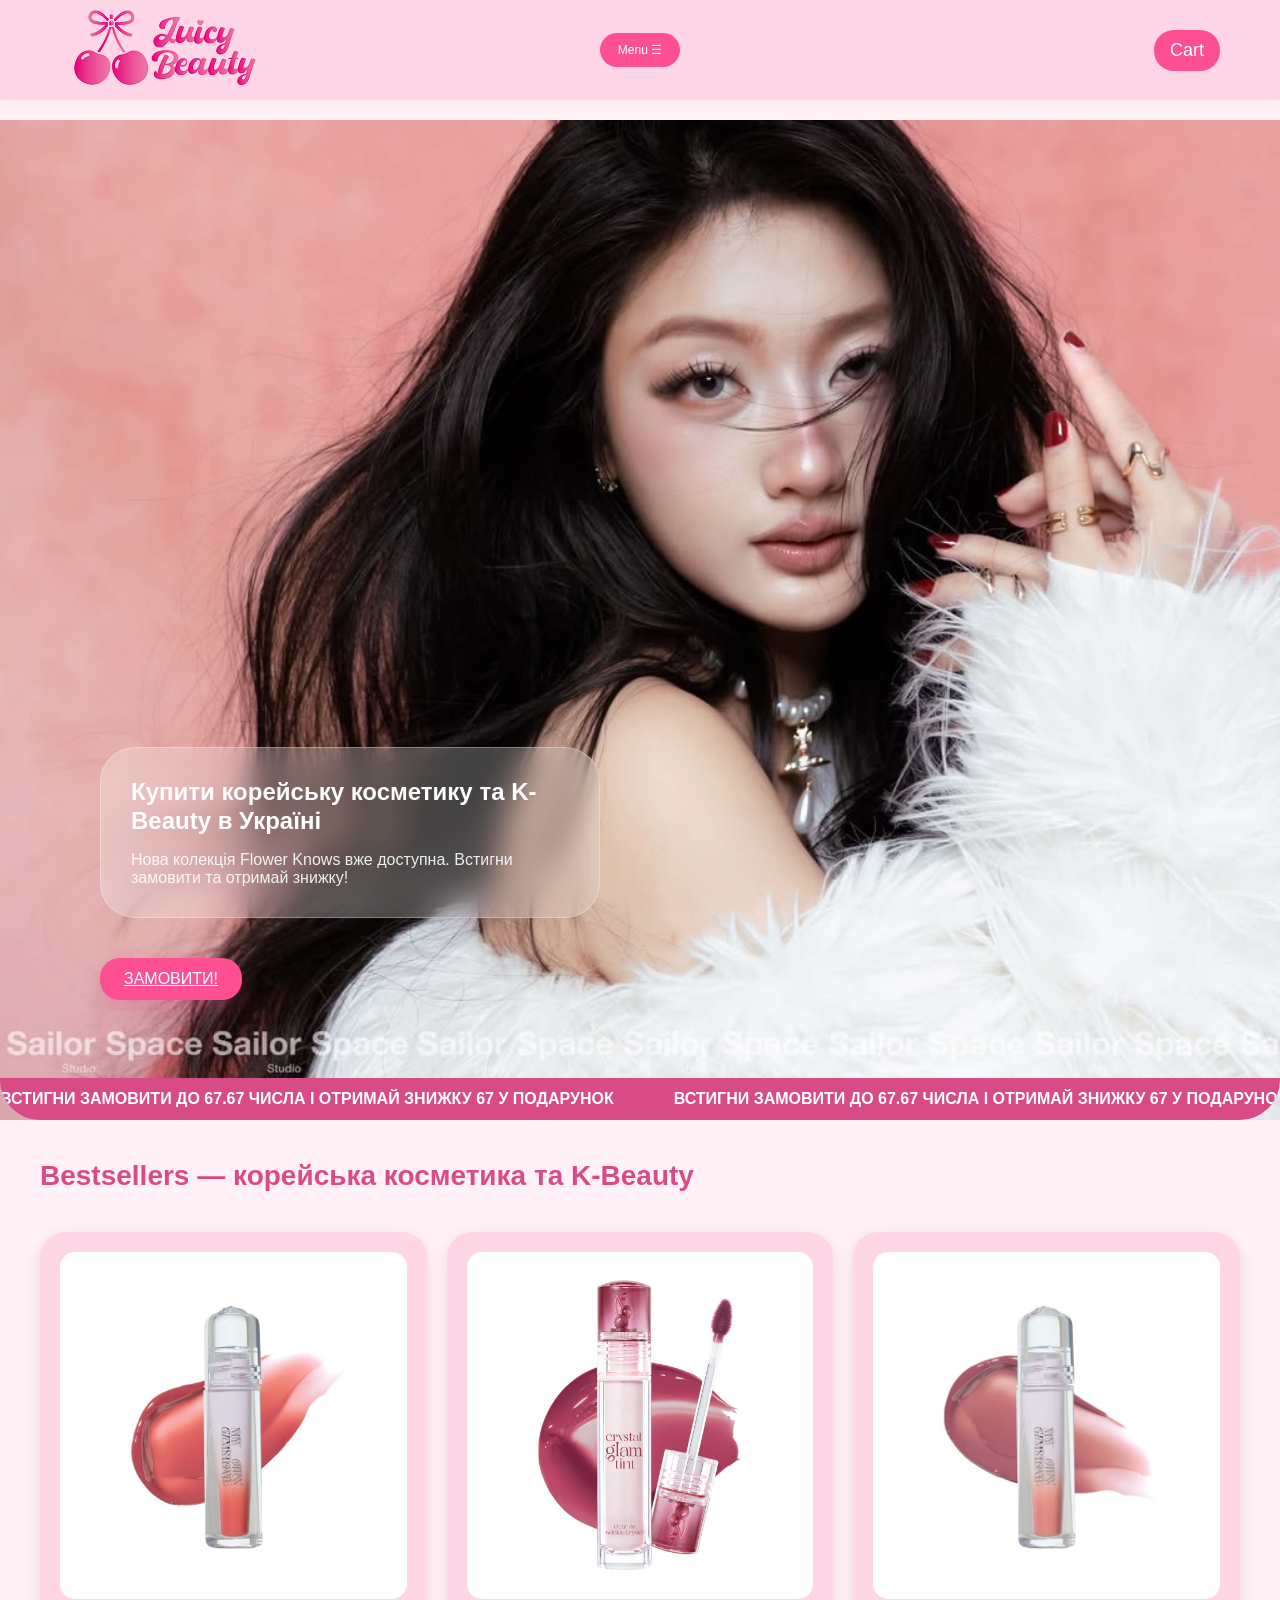
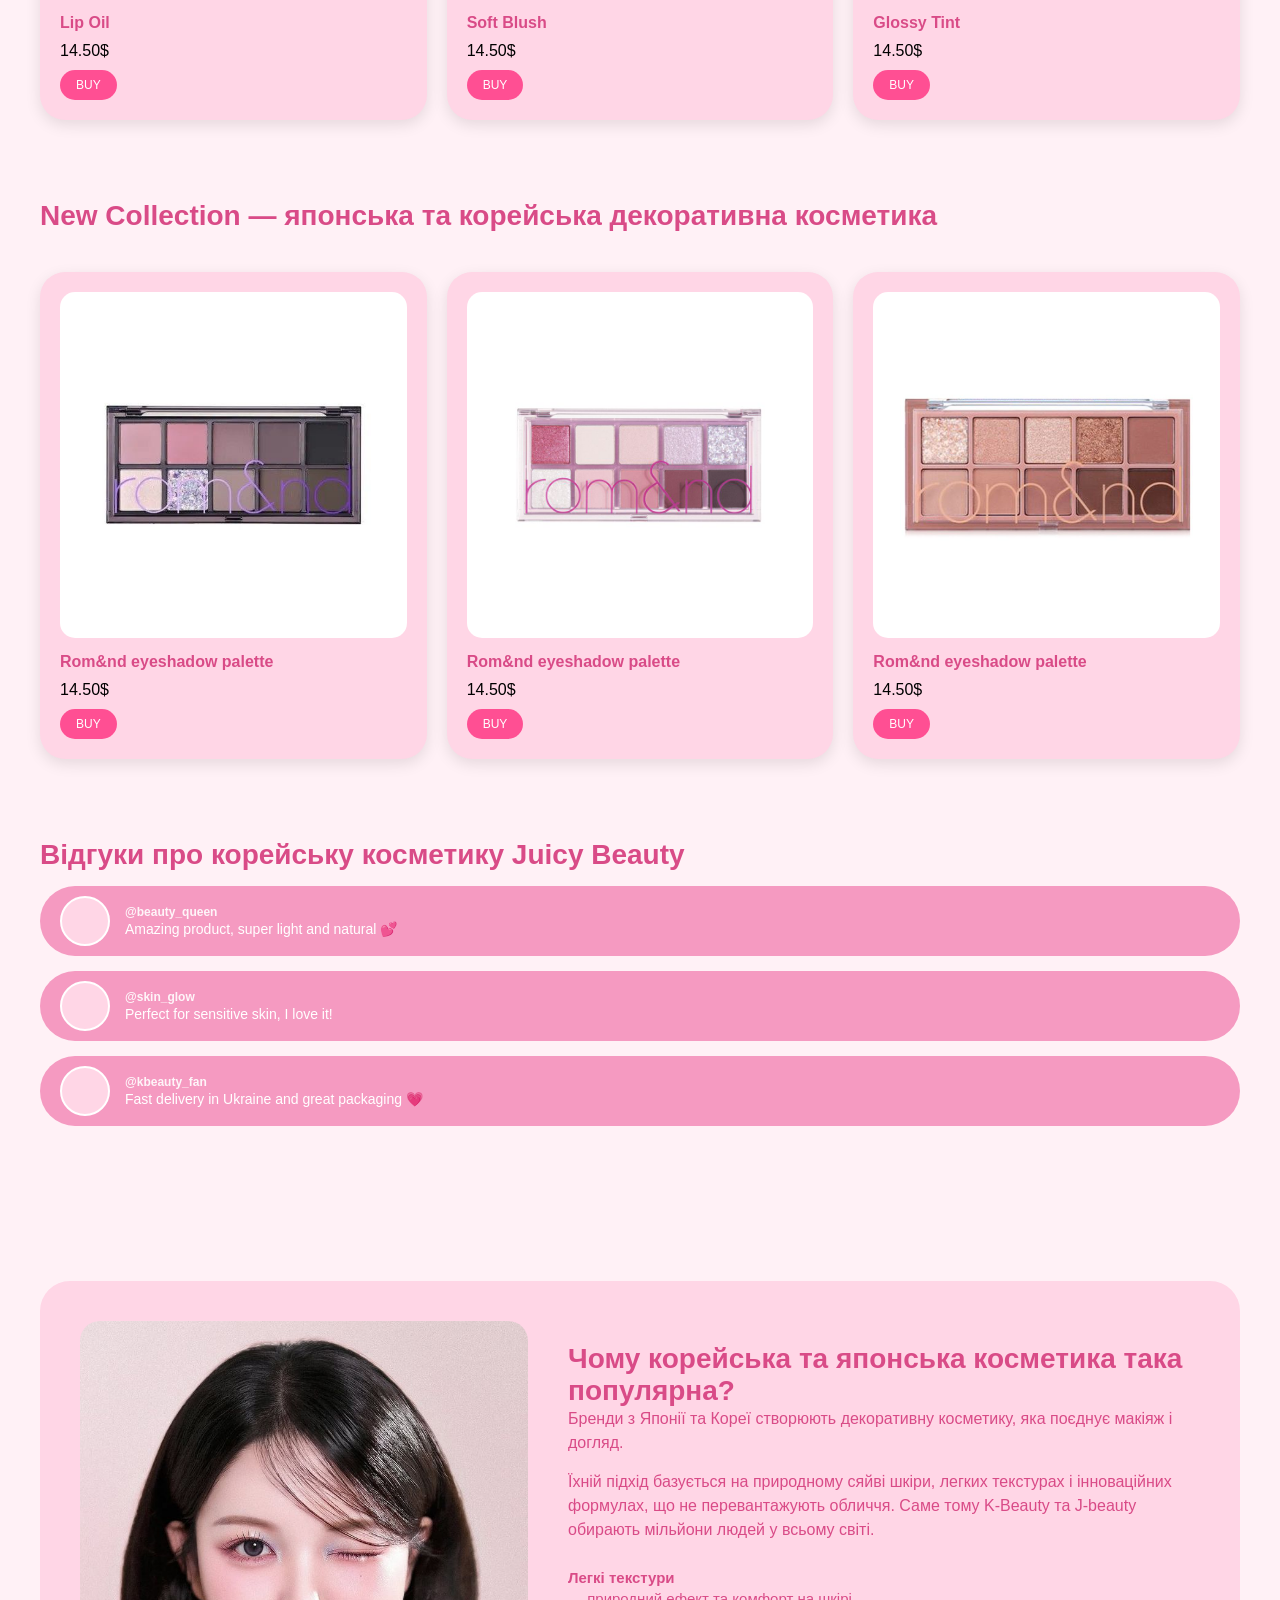
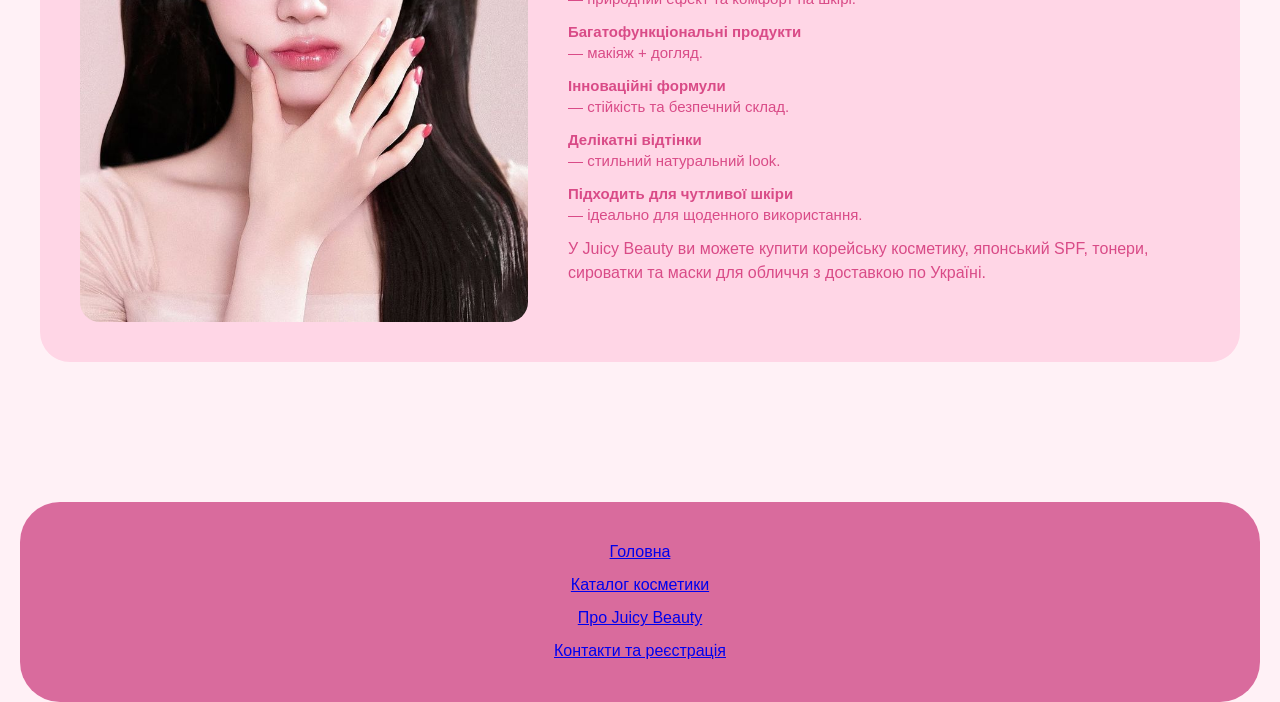
==== commit c4e3ebad: "Update index.html" ====
--- a/index.html
+++ b/index.html
@@ -172,4 +172,4 @@
     </div>
   </footer>
 
- 
+ <script src="js/task1.js"></script>
